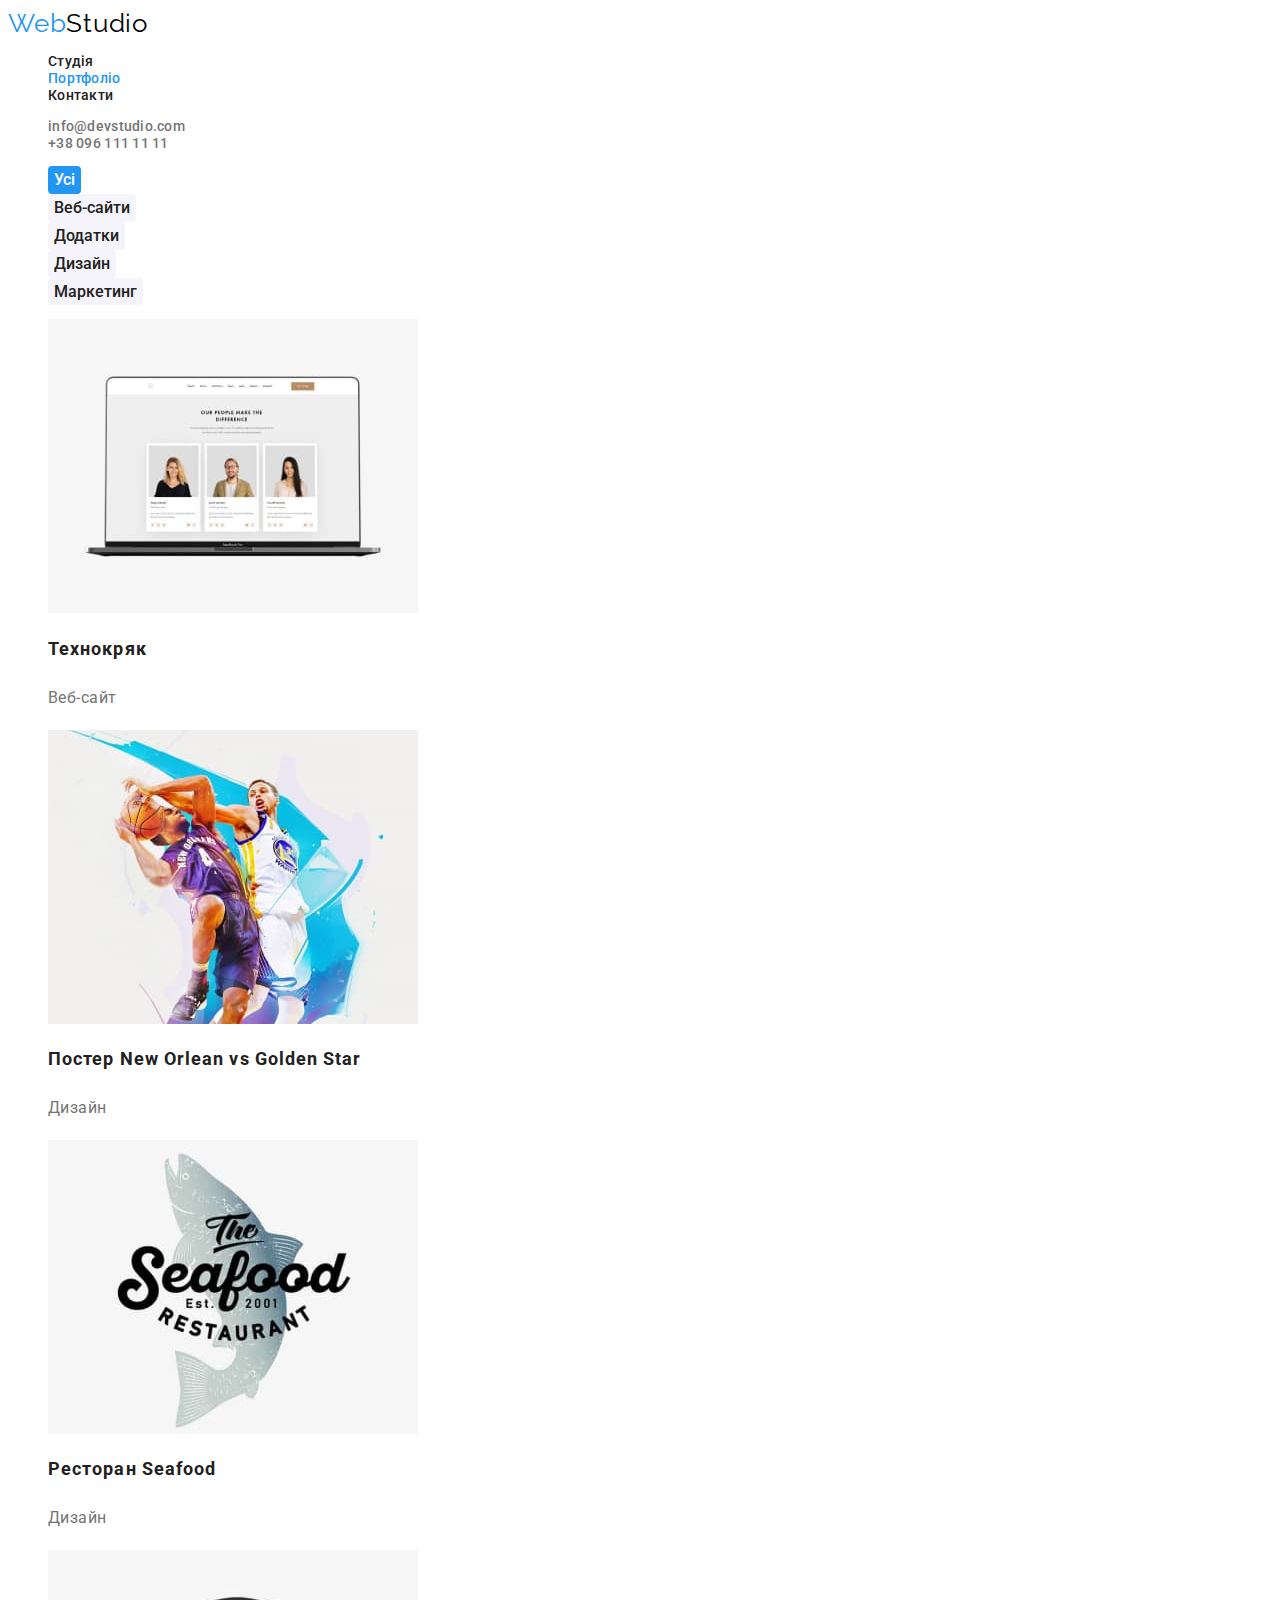
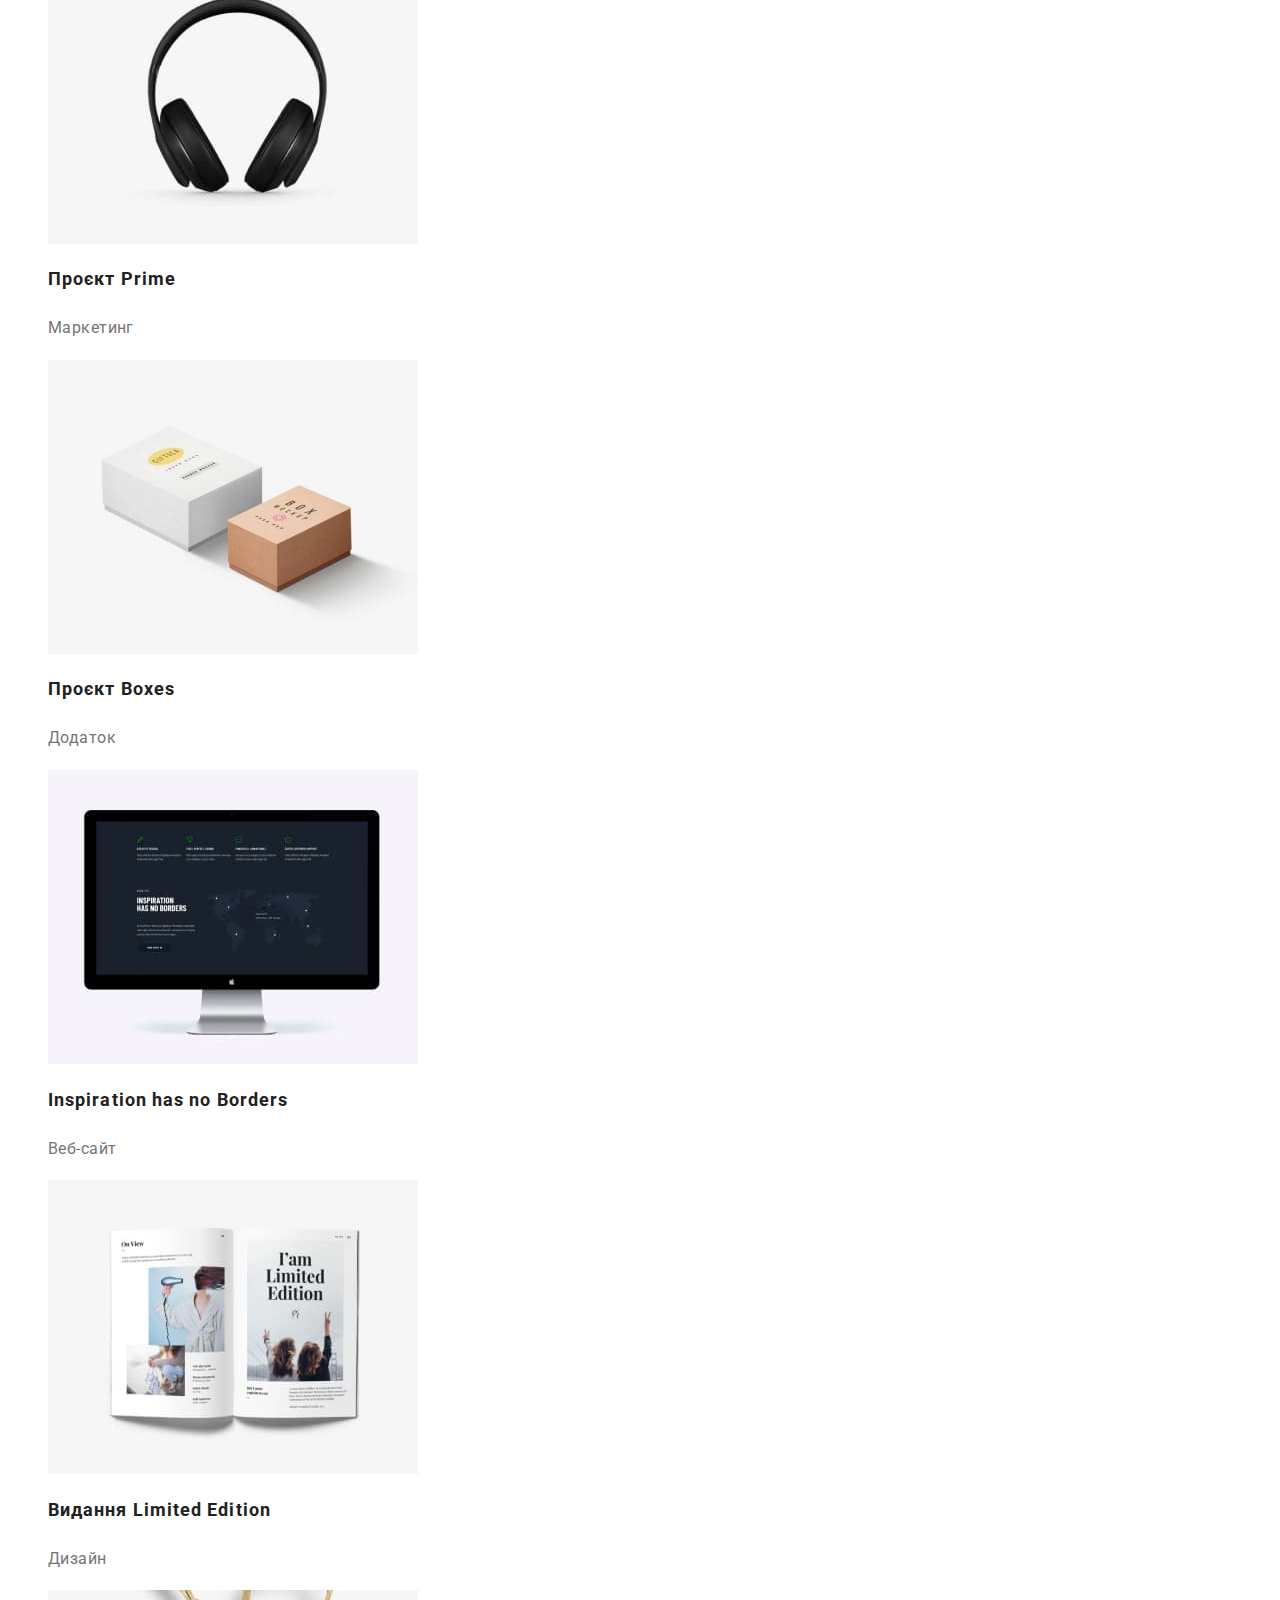
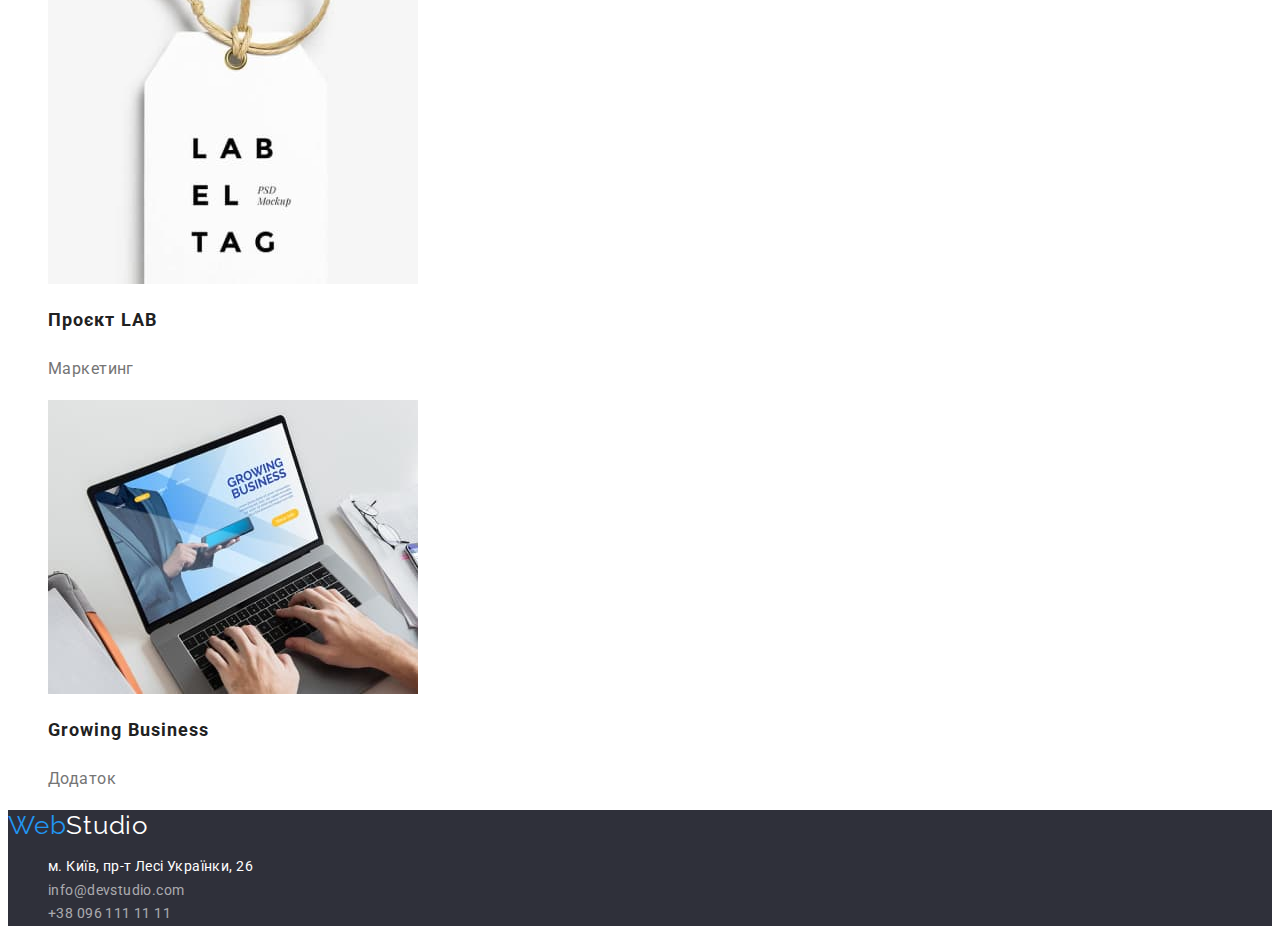
==== portfolio.html @ c25b3947 "копіював" ====
<!DOCTYPE html>
<html lang="uk-UA">
<head>
	<meta charset="utf-8">
	<meta name="viewport" content="width=device-width, initial-scale=1">
	<title>Портфоліо</title>
	<link rel="preconnect" href="https://fonts.googleapis.com">
	<link rel="preconnect" href="https://fonts.gstatic.com" crossorigin>
	<link href="https://fonts.googleapis.com/css2?family=Raleway:wght@700&family=Roboto:wght@400;500;700;900&display=swap" rel="stylesheet">
	<link rel="stylesheet" href="./css/main.css">
	<!-- <link rel="stylesheet" href="./css/common.css">
	<link rel="stylesheet" href="./css/portfolio.css"> -->
</head>

<body>
	<header>
		<nav>
			<a lang="en" href="./index.html"  class="logo"><span class="accent">Web</span>Studio</a>
			<ul>
				<li><a href="./index.html" class="link">Студія</a></li>
				<li><a href="./portfolio.html" class="link current">Портфоліо</a></li>
				<li><a href="./portfolio.html" class="link">Контакти</a></li>
			</ul>
		</nav>
		<ul>
			<li><a href="mailto:info@devstudio.com" class="link-connection">info@devstudio.com</a></li>
			<li><a href="tel:+380961111111" class="link-connection">+38 096 111 11 11</a></li>
		</ul>
	</header>

	<main>
		<section>
			<h1 class="project-title visually-hidden">Розробки</h1>
				<ul>
					<li><button type="button" class="button active">Усі</button></li>
					<li><button type="button" class="button">Веб-сайти</button></li>
					<li><button type="button" class="button">Додатки</button></li>
					<li><button type="button" class="button">Дизайн</button></li>
					<li><button type="button" class="button">Маркетинг</button></li>
				</ul>

				<ul>
					<li>
						<a href="">
							<img src="./img/img.jpg" alt="Ноутбук" width="370">
							<h2 class="project-title">Технокряк</h2>
							<p class="project-name">Веб-сайт</p>
						</a>
					</li>
					<li>
						<a href="">
							<img src="./img/img2.jpg" alt="Баскетбол" width="370">
							<h2 class="project-title">Постер New Orlean vs Golden Star</h2>
							<p class="project-name">Дизайн</p>
						</a>
					</li>
					<li>
						<a href="">
							<img src="./img/img3.jpg" alt="Емблема" width="370">
							<h2 class="project-title">Ресторан Seafood</h2>
							<p class="project-name">Дизайн</p>
						</a>
					</li>
					<li>
						<a href="">
							<img src="./img/img4.jpg" alt="Навушники" width="370">
							<h2 class="project-title">Проєкт Prime</h2>
							<p class="project-name">Маркетинг</p>
						</a>
					</li>
					<li>
						<a href="">
							<img src="./img/img5.jpg" alt="Коробочки" width="370">
							<h2 class="project-title">Проєкт Boxes</h2>
							<p class="project-name">Додаток</p>
						</a>
					</li>
					<li>
						<a href="">
							<img src="./img/img6.jpg" alt="Монітор" width="370">
							<h2 class="project-title">Inspiration has no Borders</h2>
							<p class="project-name">Веб-сайт</p>
						</a>
					</li>
					<li>
						<a href="">
							<img src="./img/img7.jpg" alt="Книжка" width="370">
							<h2 class="project-title">Видання Limited Edition</h2>
							<p class="project-name">Дизайн</p>
						</a>
					</li>
					<li>
						<a href="">
							<img src="./img/img8.jpg" alt="Лейбл" width="370">
							<h2 class="project-title">Проєкт LAB</h2>
							<p class="project-name">Маркетинг</p>
						</a>
					</li>
					<li>
						<a href="">
							<img src="./img/img9.jpg" alt="Лептоп" width="370">
							<h2 class="project-title">Growing Business</h2>
							<p class="project-name">Додаток</p>
						</a>
					</li>
				</ul>
		</section>

	</main>

	<footer class="footerr">
		<a lang="en" href="./index.html" class="logo"><span class="accent">Web</span>Studio</a>
		<address>
			<ul>
				<li class="adress">м. Київ, пр-т Лесі Українки, 26</li>
				<li ><a href="mailto:info@devstudio.com" class="contacts">info@devstudio.com</a></li>
				<li><a href="tel:+380961111111" class="contacts">+38 096 111 11 11</a></li>
			</ul>
		</address>	
	</footer>

</body>
</html>
---- css/main.css ----
:root {
    --primary-text-color: #757575;
    --title-text-color: #212121;
    --accent-color: #2196F3;
    --background-color-h1: #FFFFFF;
    --hero-color: #2F303A;
    --background-color: #F5F4FA;
    --logo-color: #000000;
    --transparent-color: rgba(255, 255, 255, 0.6);
}

body {
    color: var(--primary-text-color);
    background-color: var(--background-color-h1);
    font-family: Roboto, sans-serif;
    font-size: 14px;
    letter-spacing: 0.03em;
}

ul {
    list-style: none;
}

a {
    text-decoration: none;
}

    /*Header*/

.link.current {
   color: var(--accent-color);
}

.button.active {
    color: var(--background-color-h1);
    background-color: var(--accent-color);
}

.logo {
    color: var(--logo-color);
    font-family: Raleway, sans-serif;
    font-size: 26px;
    line-height: 1.2;
    letter-spacing: 0.03em;
    text-decoration: none;
}

.link {
    color: var(--title-text-color);
    font-weight: 500;
    line-height: 1.14;
    text-decoration: none;
    letter-spacing: 0.02em;
}

.link-connection {
    color: var(--primary-text-color);
    font-weight: 500;
    font-size: 14px;
    line-height: 1.14;
    letter-spacing: 0.02em;
}

.link:hover,
.link:focus,
.contacts:hover,
.contacts:focus,
.link-connection:hover,
.link-connection:focus {
    color: var(--accent-color);
}

.accent {
    color: var(--accent-color);
}

             /* Mein */

/* Hero */

.section-hero {
    background-color: var(--hero-color);
}

.hero-title {
    color: var(--background-color-h1);
    font-weight: 900;
    font-size: 44px;
    line-height: 1.36;
    text-align: center;
    letter-spacing: 0.06em;
    text-transform: uppercase;
}


/* Section */

.section-title.visually-hidden,
.project-title.visually-hidden {
    position: absolute;
    width: 1px;
    height: 1px;
    margin: -1px;
    border: 0;
    padding: 0;
    white-space: nowrap;
    clip-path: inset(100%);
    clip: rect(0 0 0 0);
    overflow: hidden;
}

.work-title {
    color: var(--title-text-color);
    font-size: 14px;
    line-height: 1.14;
    text-transform: uppercase;
}

.work-text {
    line-height: 1.7;
}

.section-title {
    color: var(--title-text-color);
    font-size: 36px;
    line-height: 1.16;
    text-align: center;
}

.section-team {
    background-color: var(--background-color);
}

.team-name {
    color: var(--title-text-color);
    font-weight: 500;
    font-size: 16px;
    line-height: 1.19;
    text-align: center;
}

.team-position {
    font-size: 16px;
    line-height: 1.19;
    text-align: center;
}

.project-title {
    color: var(--title-text-color);
    font-size: 18px;
    line-height: 2;
    letter-spacing: 0.06em;
}

.project-name {
    color: var(--primary-text-color);
    font-size: 16px;
    line-height: 1.88;
}

/* Button */

.button.primary {
    color: var(--background-color-h1);
    background-color: var(--accent-color);
    border-radius: 4px;
    font-weight: 700;
    font-size: 16px;
    line-height: 1.87;
    text-align: center;
    letter-spacing: 0.06em;
}

.button {
    color: var(--title-text-color);
    font-family: inherit;
    background-color: var(--background-color);
    border-radius: 4px;
    border: none;
    font-weight: 500;
    font-size: 16px;
    line-height: 1.62;
    cursor: pointer;
}

.button:hover,
.button:focus {
    color: var(--background-color-h1);
    background-color: var(--accent-color);
}


/* Footer */

.footerr {
    background-color: var(--hero-color);
}

.adress {
    color: var(--background-color-h1);
    font-style: normal;
    line-height: 1.7;
    text-decoration: none;
}

.contacts {
    line-height: 1.7;
    color: var(--transparent-color);
    font-style: normal;
}


.footerr .logo {
    color: var(--background-color-h1);
}
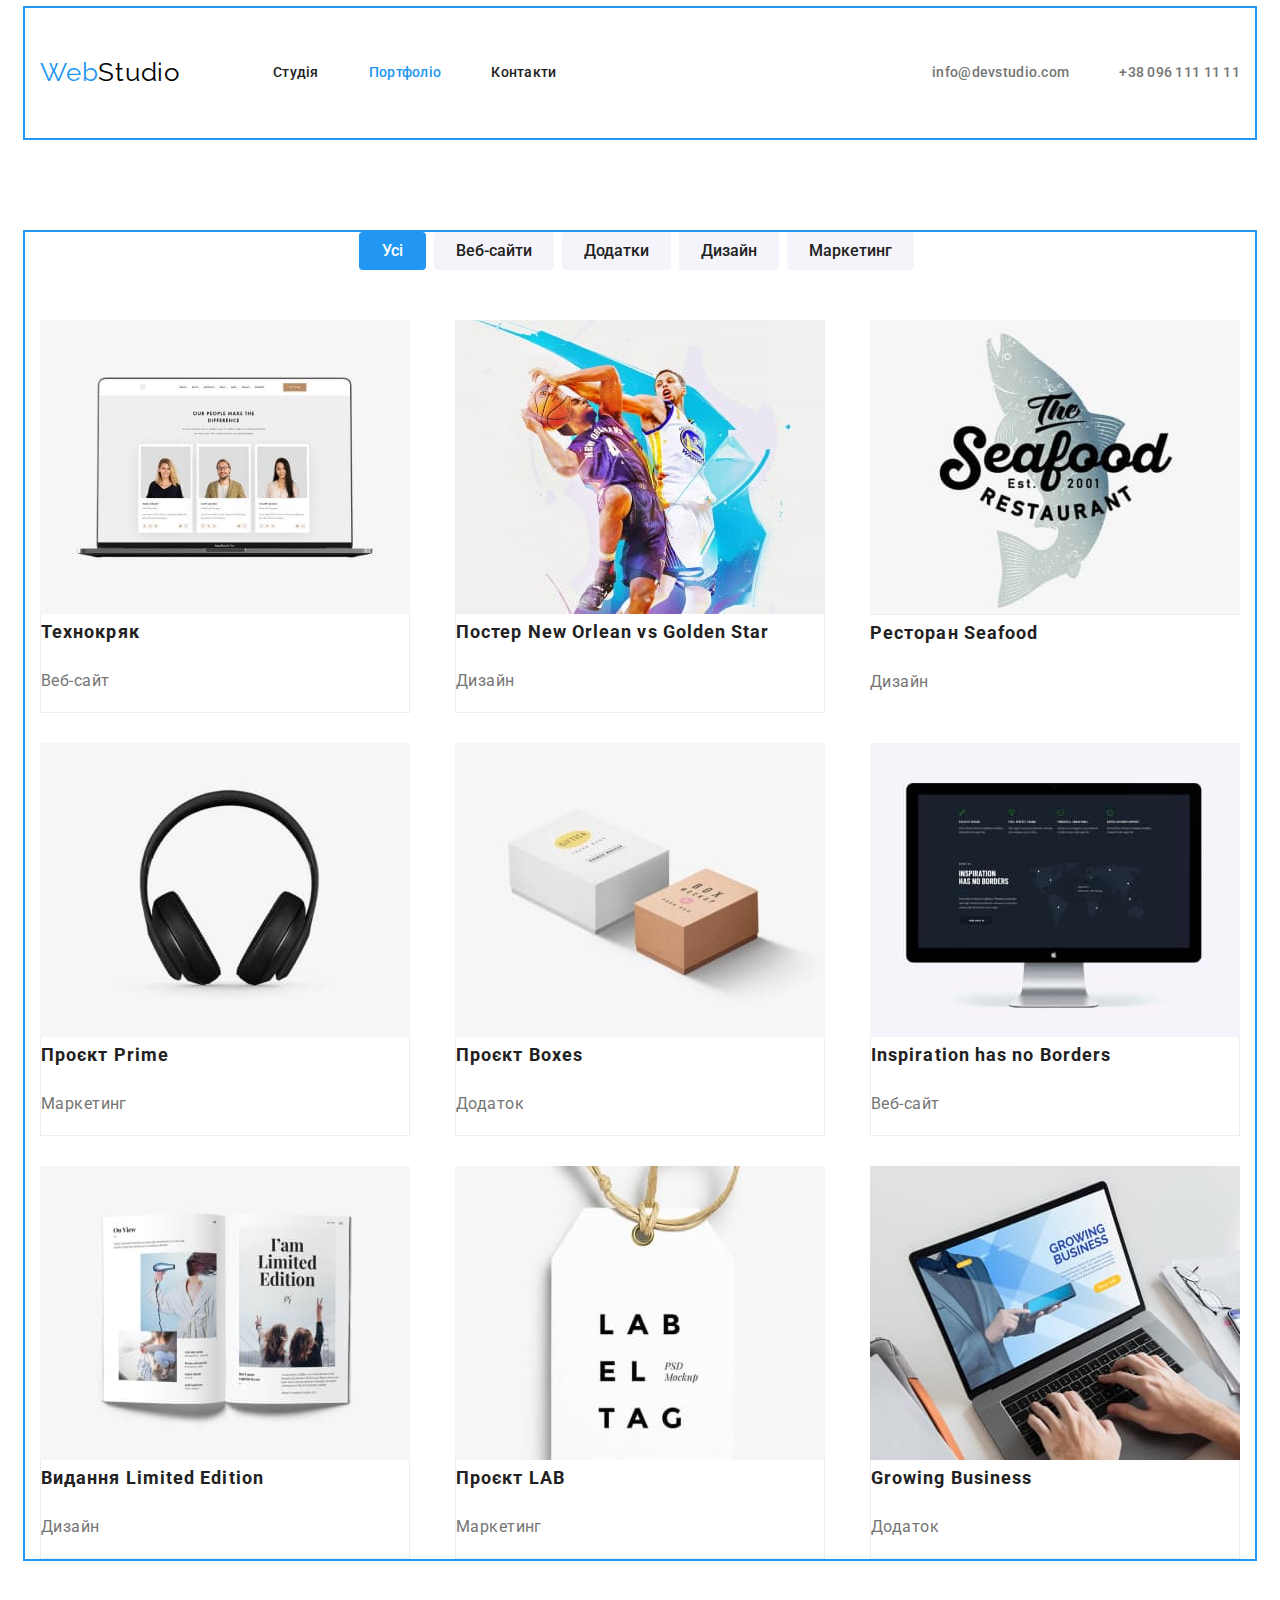
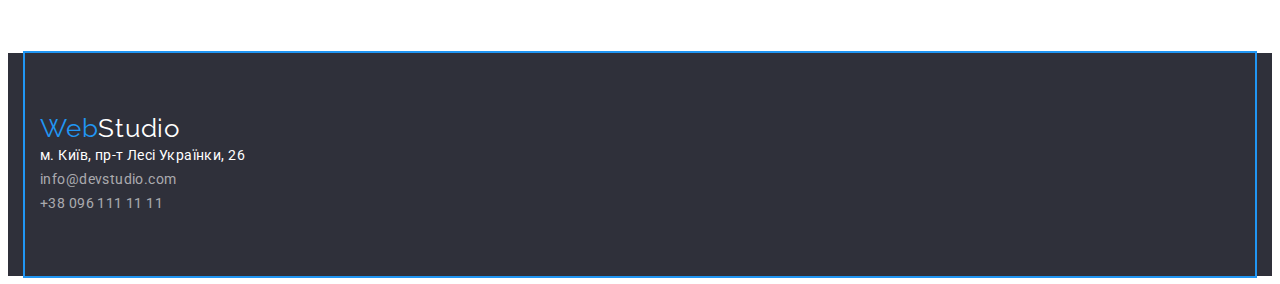
==== commit 67ae8df4: "зміни" ====
--- a/portfolio.html
+++ b/portfolio.html
@@ -7,116 +7,121 @@
 	<link rel="preconnect" href="https://fonts.googleapis.com">
 	<link rel="preconnect" href="https://fonts.gstatic.com" crossorigin>
 	<link href="https://fonts.googleapis.com/css2?family=Raleway:wght@700&family=Roboto:wght@400;500;700;900&display=swap" rel="stylesheet">
+	<link rel="stylesheet" href="https://cdnjs.cloudflare.com/ajax/libs/modern-normalize/1.1.0/modern-normalize.min.css" integrity="sha512-wpPYUAdjBVSE4KJnH1VR1HeZfpl1ub8YT/NKx4PuQ5NmX2tKuGu6U/JRp5y+Y8XG2tV+wKQpNHVUX03MfMFn9Q==" crossorigin="anonymous" referrerpolicy="no-referrer" />
 	<link rel="stylesheet" href="./css/main.css">
-	<!-- <link rel="stylesheet" href="./css/common.css">
-	<link rel="stylesheet" href="./css/portfolio.css"> -->
 </head>
 
 <body>
 	<header>
-		<nav>
-			<a lang="en" href="./index.html"  class="logo"><span class="accent">Web</span>Studio</a>
-			<ul>
-				<li><a href="./index.html" class="link">Студія</a></li>
-				<li><a href="./portfolio.html" class="link current">Портфоліо</a></li>
-				<li><a href="./portfolio.html" class="link">Контакти</a></li>
+		<div class="box container-header">
+			<nav class="site-nav">
+				<a lang="en" href="./index.html"  class="logo"><span class="accent">Web</span>Studio</a>
+				<ul class="ul-nav">
+					<li class="item"><a href="./index.html" class="link">Студія</a></li>
+					<li class="item"><a href="./portfolio.html" class="link current">Портфоліо</a></li>
+					<li class="item"><a href="./portfolio.html" class="link">Контакти</a></li>
+				</ul>
+			</nav>
+			<ul class="connection-nav">
+				<li class="item"><a href="mailto:info@devstudio.com" class="link-connection">info@devstudio.com</a></li>
+				<li class="item"><a href="tel:+380961111111" class="link-connection">+38 096 111 11 11</a></li>
 			</ul>
-		</nav>
-		<ul>
-			<li><a href="mailto:info@devstudio.com" class="link-connection">info@devstudio.com</a></li>
-			<li><a href="tel:+380961111111" class="link-connection">+38 096 111 11 11</a></li>
-		</ul>
+		</div>
 	</header>
 
 	<main>
 		<section>
-			<h1 class="project-title visually-hidden">Розробки</h1>
-				<ul>
-					<li><button type="button" class="button active">Усі</button></li>
-					<li><button type="button" class="button">Веб-сайти</button></li>
-					<li><button type="button" class="button">Додатки</button></li>
-					<li><button type="button" class="button">Дизайн</button></li>
-					<li><button type="button" class="button">Маркетинг</button></li>
-				</ul>
+			<div class="box container-project">
+				<h1 class="project-title visually-hidden">Розробки</h1>
+					<ul class="botton-flex">
+						<li class="flex-inp"><button type="button" class="button active">Усі</button></li>
+						<li class="flex-inp"><button type="button" class="button">Веб-сайти</button></li>
+						<li class="flex-inp"><button type="button" class="button">Додатки</button></li>
+						<li class="flex-inp"><button type="button" class="button">Дизайн</button></li>
+						<li class="flex-inp"><button type="button" class="button">Маркетинг</button></li>
+					</ul>
 
-				<ul>
-					<li>
-						<a href="">
-							<img src="./img/img.jpg" alt="Ноутбук" width="370">
-							<h2 class="project-title">Технокряк</h2>
-							<p class="project-name">Веб-сайт</p>
-						</a>
-					</li>
-					<li>
-						<a href="">
-							<img src="./img/img2.jpg" alt="Баскетбол" width="370">
-							<h2 class="project-title">Постер New Orlean vs Golden Star</h2>
-							<p class="project-name">Дизайн</p>
-						</a>
-					</li>
-					<li>
-						<a href="">
-							<img src="./img/img3.jpg" alt="Емблема" width="370">
-							<h2 class="project-title">Ресторан Seafood</h2>
-							<p class="project-name">Дизайн</p>
-						</a>
-					</li>
-					<li>
-						<a href="">
-							<img src="./img/img4.jpg" alt="Навушники" width="370">
-							<h2 class="project-title">Проєкт Prime</h2>
-							<p class="project-name">Маркетинг</p>
-						</a>
-					</li>
-					<li>
-						<a href="">
-							<img src="./img/img5.jpg" alt="Коробочки" width="370">
-							<h2 class="project-title">Проєкт Boxes</h2>
-							<p class="project-name">Додаток</p>
-						</a>
-					</li>
-					<li>
-						<a href="">
-							<img src="./img/img6.jpg" alt="Монітор" width="370">
-							<h2 class="project-title">Inspiration has no Borders</h2>
-							<p class="project-name">Веб-сайт</p>
-						</a>
-					</li>
-					<li>
-						<a href="">
-							<img src="./img/img7.jpg" alt="Книжка" width="370">
-							<h2 class="project-title">Видання Limited Edition</h2>
-							<p class="project-name">Дизайн</p>
-						</a>
-					</li>
-					<li>
-						<a href="">
-							<img src="./img/img8.jpg" alt="Лейбл" width="370">
-							<h2 class="project-title">Проєкт LAB</h2>
-							<p class="project-name">Маркетинг</p>
-						</a>
-					</li>
-					<li>
-						<a href="">
-							<img src="./img/img9.jpg" alt="Лептоп" width="370">
-							<h2 class="project-title">Growing Business</h2>
-							<p class="project-name">Додаток</p>
-						</a>
-					</li>
-				</ul>
+					<ul class="ul-flex">
+						<li class="flex-element">
+							<a href="">
+								<img src="./img/img.jpg" class="no-gap" alt="Ноутбук" width="370">
+								<div class="frame"><h2 class="project-title">Технокряк</h2>
+								<p class="project-name">Веб-сайт</p></div>
+							</a>
+						</li>
+						<li class="flex-element">
+							<a href="">
+								<img src="./img/img2.jpg" class="no-gap" alt="Баскетбол" width="370">
+								<div class="frame"><h2 class="project-title">Постер New Orlean vs Golden Star</h2>
+								<p class="project-name">Дизайн</p></div>
+							</a>
+						</li>
+						<li class="flex-element">
+							<a href="">
+								<img src="./img/img3.jpg" class="no-gap" alt="Емблема" width="370">
+								<div class="frame"></div><h2 class="project-title">Ресторан Seafood</h2>
+								<p class="project-name">Дизайн</p>
+							</a>
+						</li>
+						<li class="flex-element">
+							<a href="">
+								<img src="./img/img4.jpg" class="no-gap" alt="Навушники" width="370">
+								<div class="frame"><h2 class="project-title">Проєкт Prime</h2>
+								<p class="project-name">Маркетинг</p></div>
+							</a>
+						</li>
+						<li class="flex-element">
+							<a href="">
+								<img src="./img/img5.jpg" class="no-gap" alt="Коробочки" width="370">
+								<div class="frame"><h2 class="project-title">Проєкт Boxes</h2>
+								<p class="project-name">Додаток</p></div>
+							</a>
+						</li>
+						<li class="flex-element">
+							<a href="">
+								<img src="./img/img6.jpg" class="no-gap" alt="Монітор" width="370">
+								<div class="frame"><h2 class="project-title">Inspiration has no Borders</h2>
+								<p class="project-name">Веб-сайт</p></div>
+							</a>
+						</li>
+						<li class="flex-element">
+							<a href="">
+								<img src="./img/img7.jpg" class="no-gap" alt="Книжка" width="370">
+								<div class="frame"><h2 class="project-title">Видання Limited Edition</h2>
+								<p class="project-name">Дизайн</p></div>
+							</a>
+						</li>
+						<li class="flex-element">
+							<a href="">
+								<img src="./img/img8.jpg" class="no-gap" alt="Лейбл" width="370">
+								<div class="frame"><h2 class="project-title">Проєкт LAB</h2>
+								<p class="project-name">Маркетинг</p></div>
+							</a>
+						</li>
+						<li class="flex-element">
+							<a href="">
+								<img src="./img/img9.jpg" class="no-gap" alt="Лептоп" width="370">
+								<div class="frame"><h2 class="project-title">Growing Business</h2>
+								<p class="project-name">Додаток</p></div>
+							</a>
+						</li>
+					</ul>
+				</div>
 		</section>
 
 	</main>
 
 	<footer class="footerr">
-		<a lang="en" href="./index.html" class="logo"><span class="accent">Web</span>Studio</a>
-		<address>
-			<ul>
-				<li class="adress">м. Київ, пр-т Лесі Українки, 26</li>
-				<li ><a href="mailto:info@devstudio.com" class="contacts">info@devstudio.com</a></li>
-				<li><a href="tel:+380961111111" class="contacts">+38 096 111 11 11</a></li>
-			</ul>
-		</address>	
+		<div class="box container-footer">
+			<a lang="en" href="./index.html" class="logo"><span class="accent">Web</span>Studio</a>
+			<address>
+				<ul>
+					<li class="adress">м. Київ, пр-т Лесі Українки, 26</li>
+					<li ><a href="mailto:info@devstudio.com" class="contacts">info@devstudio.com</a></li>
+					<li><a href="tel:+380961111111" class="contacts">+38 096 111 11 11</a></li>
+				</ul>
+			</address>	
+		</div>	
 	</footer>
 
 </body>
--- a/css/main.css
+++ b/css/main.css
@@ -7,7 +7,9 @@
     --background-color: #F5F4FA;
     --logo-color: #000000;
     --transparent-color: rgba(255, 255, 255, 0.6);
-}
+    --border-color: #EEEEEE;
+}
+
 
 body {
     color: var(--primary-text-color);
@@ -19,81 +21,57 @@
 
 ul {
     list-style: none;
+    margin: 0;
+    padding-left: 0;
+    padding-right: 0;
 }
 
 a {
     text-decoration: none;
 }
 
-    /*Header*/
-
-.link.current {
-   color: var(--accent-color);
-}
-
-.button.active {
-    color: var(--background-color-h1);
-    background-color: var(--accent-color);
-}
-
-.logo {
-    color: var(--logo-color);
-    font-family: Raleway, sans-serif;
-    font-size: 26px;
-    line-height: 1.2;
-    letter-spacing: 0.03em;
-    text-decoration: none;
-}
-
-.link {
-    color: var(--title-text-color);
-    font-weight: 500;
-    line-height: 1.14;
-    text-decoration: none;
-    letter-spacing: 0.02em;
-}
-
-.link-connection {
-    color: var(--primary-text-color);
-    font-weight: 500;
-    font-size: 14px;
-    line-height: 1.14;
-    letter-spacing: 0.02em;
-}
-
-.link:hover,
-.link:focus,
-.contacts:hover,
-.contacts:focus,
-.link-connection:hover,
-.link-connection:focus {
-    color: var(--accent-color);
-}
-
-.accent {
-    color: var(--accent-color);
-}
-
-             /* Mein */
-
-/* Hero */
+   
+/* Conteiner */
+
+.box {
+    margin: 0 auto;
+    width: 1200px;
+    outline: 2px solid #2196F3;
+}
+
+.container-header {
+    padding: 25px 15px;
+    height: 80px;
+}
+
+.container-footer {
+    padding: 60px 15px;
+}
+
+.container-team {
+    padding: 0 15px;
+}
+
+.container-work,
+.container-about,
+.container-project {
+    margin: 94px auto;
+    padding: 0 15px;
+}
+
+/* Sections */
 
 .section-hero {
     background-color: var(--hero-color);
-}
-
-.hero-title {
-    color: var(--background-color-h1);
-    font-weight: 900;
-    font-size: 44px;
-    line-height: 1.36;
-    text-align: center;
-    letter-spacing: 0.06em;
-    text-transform: uppercase;
-}
-
-
-/* Section */
+    text-align: center;
+}
+
+.section-team {
+    background-color: var(--background-color);
+    padding-top: 94px;
+    padding-bottom: 94px;
+
+}
 
 .section-title.visually-hidden,
 .project-title.visually-hidden {
@@ -109,33 +87,189 @@
     overflow: hidden;
 }
 
+.section-title {
+    color: var(--title-text-color);
+    font-size: 36px;
+    line-height: 1.16;
+    text-align: center;
+    margin-top: 0;
+    margin-bottom: 50px;
+}
+
+ /*Header*/
+
+ .connection-nav {
+    display: flex;
+ }
+
+ .site-nav {
+     display: flex;
+     align-items: center;
+ }
+
+ .connection-nav {
+     margin-left: auto;
+ }
+
+ .box.container-header {
+    display: flex;
+    align-items: center;
+ }
+
+ .ul-nav {
+    display: flex;
+ }
+
+ .botton-flex {
+    display: flex;
+    justify-content: center;
+ }
+
+ .flex-inp {
+    margin-right: 8px;
+    margin-bottom: 50px;
+ }
+
+.work-flex {
+    display: flex;
+}
+
+.flex-text {
+    width: 270px;
+    margin-right: 30px;
+}
+
+.flex-text:nth-child(4n) {
+    margin-right: 0;
+}
+
+.about-flex {
+    display: flex;
+    justify-content: space-between;
+}
+
+.flex-img {
+    width: 370px;
+    height: 294px;
+}
+
+.team-flex {
+    display: flex;
+}
+
+.flex-name:nth-child(4n) {
+    margin-right: 0;
+}
+
+.flex-name {
+    width: 270px;
+    margin-right: 30px;
+}
+
+ .ul-flex {
+    display: flex;
+    flex-wrap: wrap;
+    justify-content: space-between;
+ }
+
+ .flex-element {
+    width: 370px;
+    margin-bottom: 30px;
+ }
+
+ .flex-element:nth-last-child(-n+3) {
+    margin-bottom: 0;
+ }
+
+ .ul-nav .item + .item,
+ .connection-nav .item+.item {
+    margin-left: 50px;
+ }
+ 
+
+.logo {
+    color: var(--logo-color);
+    font-family: Raleway, sans-serif;
+    font-size: 26px;
+    line-height: 1.2;
+    letter-spacing: 0.03em;
+    text-decoration: none;
+    margin-right: 93px;
+}
+
+.link {
+    color: var(--title-text-color);
+    display: block;
+    padding-top: 32px;
+    padding-bottom: 32px;
+    font-weight: 500;
+    line-height: 1.14;
+    text-decoration: none;
+    letter-spacing: 0.02em;
+}
+
+.link-connection {
+    color: var(--primary-text-color);
+    display: block;
+    padding-top: 32px;
+    padding-bottom: 32px;
+    font-weight: 500;
+    font-size: 14px;
+    line-height: 1.14;
+    letter-spacing: 0.02em;
+}
+
+.link:hover,
+.link:focus,
+.contacts:hover,
+.contacts:focus,
+.link-connection:hover,
+.link-connection:focus {
+    color: var(--accent-color);
+}
+
+.accent {
+    color: var(--accent-color);
+}
+
+.link.current {
+    color: var(--accent-color);
+}
+
+.hero-title {
+    color: var(--background-color-h1);
+    font-weight: 900;
+    font-size: 44px;
+    line-height: 1.36;
+    letter-spacing: 0.06em;
+    text-transform: uppercase;
+    margin-top: 0;
+    margin-bottom: 30px;
+}
+
 .work-title {
     color: var(--title-text-color);
     font-size: 14px;
     line-height: 1.14;
     text-transform: uppercase;
+    margin-top: 0;
+    margin-bottom: 10px;
 }
 
 .work-text {
     line-height: 1.7;
-}
-
-.section-title {
-    color: var(--title-text-color);
-    font-size: 36px;
-    line-height: 1.16;
-    text-align: center;
-}
-
-.section-team {
-    background-color: var(--background-color);
-}
+    margin-top: 10px;
+    margin-bottom: 0;
+}
+
+
 
 .team-name {
     color: var(--title-text-color);
     font-weight: 500;
     font-size: 16px;
     line-height: 1.19;
+    margin-top: 30px;
     text-align: center;
 }
 
@@ -143,6 +277,7 @@
     font-size: 16px;
     line-height: 1.19;
     text-align: center;
+    margin-bottom: 30px;
 }
 
 .project-title {
@@ -150,19 +285,40 @@
     font-size: 18px;
     line-height: 2;
     letter-spacing: 0.06em;
+    margin-top: 0;
 }
 
 .project-name {
     color: var(--primary-text-color);
     font-size: 16px;
-    line-height: 1.88;
-}
+    line-height: 1.88;  
+}
+
+.no-gap {
+  display: block;
+}
+
+.frame {
+    border-bottom-width: 1px;
+    border-bottom-style: solid;
+    border-bottom-color: var(--border-color);
+    border-right-width: 1px;
+    border-right-style: solid;
+    border-right-color: var(--border-color);
+    border-left-width: 1px;
+    border-left-style: solid;
+    border-left-color: var(--border-color);
+}
+
 
 /* Button */
 
 .button.primary {
     color: var(--background-color-h1);
     background-color: var(--accent-color);
+    min-width: 216px;
+    height: 50px;
+    padding: 10px 32px;
     border-radius: 4px;
     font-weight: 700;
     font-size: 16px;
@@ -173,6 +329,9 @@
 
 .button {
     color: var(--title-text-color);
+    height: 38px;
+    min-width: 67px;
+    padding: 6px 22px;
     font-family: inherit;
     background-color: var(--background-color);
     border-radius: 4px;
@@ -180,6 +339,7 @@
     font-weight: 500;
     font-size: 16px;
     line-height: 1.62;
+    text-align: center;
     cursor: pointer;
 }
 
@@ -189,6 +349,10 @@
     background-color: var(--accent-color);
 }
 
+.button.active {
+    color: var(--background-color-h1);
+    background-color: var(--accent-color);
+}
 
 /* Footer */
 
@@ -209,7 +373,6 @@
     font-style: normal;
 }
 
-
 .footerr .logo {
     color: var(--background-color-h1);
 }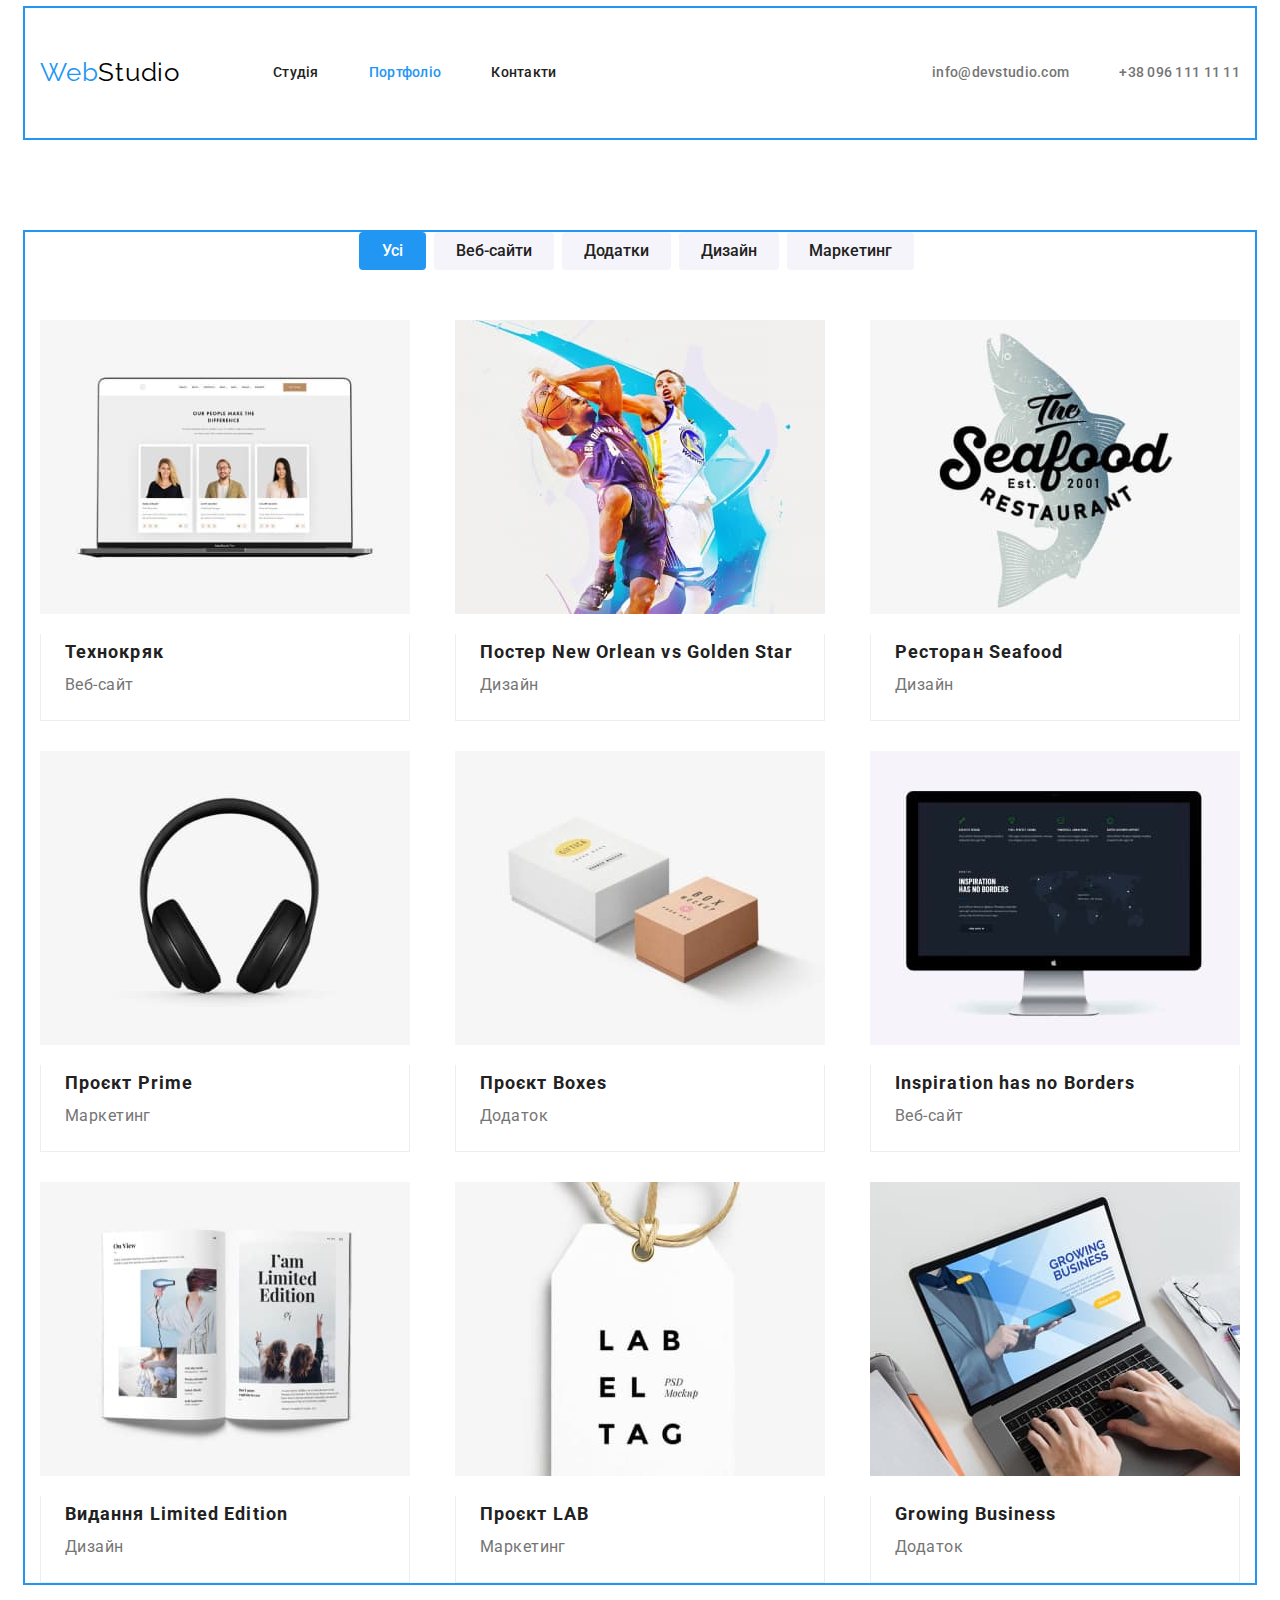
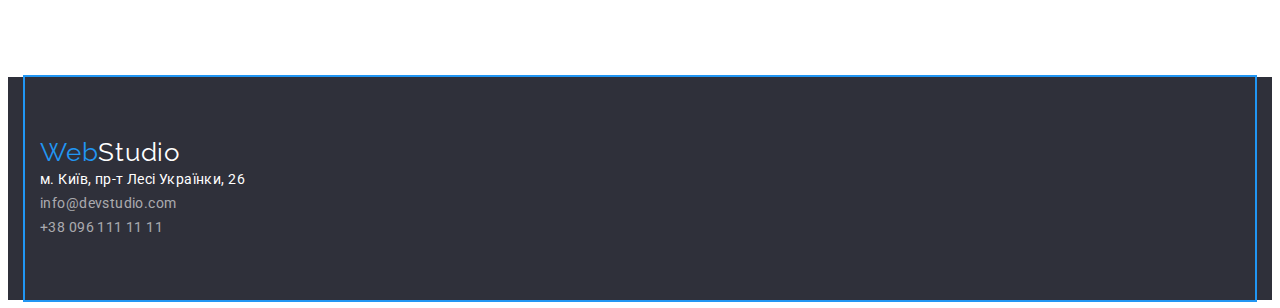
==== commit 8ca67a23: "все тіж бордери" ====
--- a/portfolio.html
+++ b/portfolio.html
@@ -59,7 +59,7 @@
 						<li class="flex-element">
 							<a href="">
 								<img src="./img/img3.jpg" class="no-gap" alt="Емблема" width="370">
-								<div class="frame"></div><h2 class="project-title">Ресторан Seafood</h2>
+								<div class="frame"><h2 class="project-title">Ресторан Seafood</h2>
 								<p class="project-name">Дизайн</p>
 							</a>
 						</li>
--- a/css/main.css
+++ b/css/main.css
@@ -64,13 +64,16 @@
 .section-hero {
     background-color: var(--hero-color);
     text-align: center;
+    width: 1600px;
+    height: 600px;
+    margin-left: auto;
+    margin-right: auto;
 }
 
 .section-team {
     background-color: var(--background-color);
     padding-top: 94px;
     padding-bottom: 94px;
-
 }
 
 .section-title.visually-hidden,
@@ -245,6 +248,7 @@
     text-transform: uppercase;
     margin-top: 0;
     margin-bottom: 30px;
+    padding-top: 200px;
 }
 
 .work-title {
@@ -285,13 +289,14 @@
     font-size: 18px;
     line-height: 2;
     letter-spacing: 0.06em;
-    margin-top: 0;
+    margin: 20px 24px 0;
 }
 
 .project-name {
     color: var(--primary-text-color);
     font-size: 16px;
     line-height: 1.88;  
+    margin: 0px 24px 20px;
 }
 
 .no-gap {
@@ -318,7 +323,7 @@
     background-color: var(--accent-color);
     min-width: 216px;
     height: 50px;
-    padding: 10px 32px;
+    margin: 10px 32px;
     border-radius: 4px;
     font-weight: 700;
     font-size: 16px;
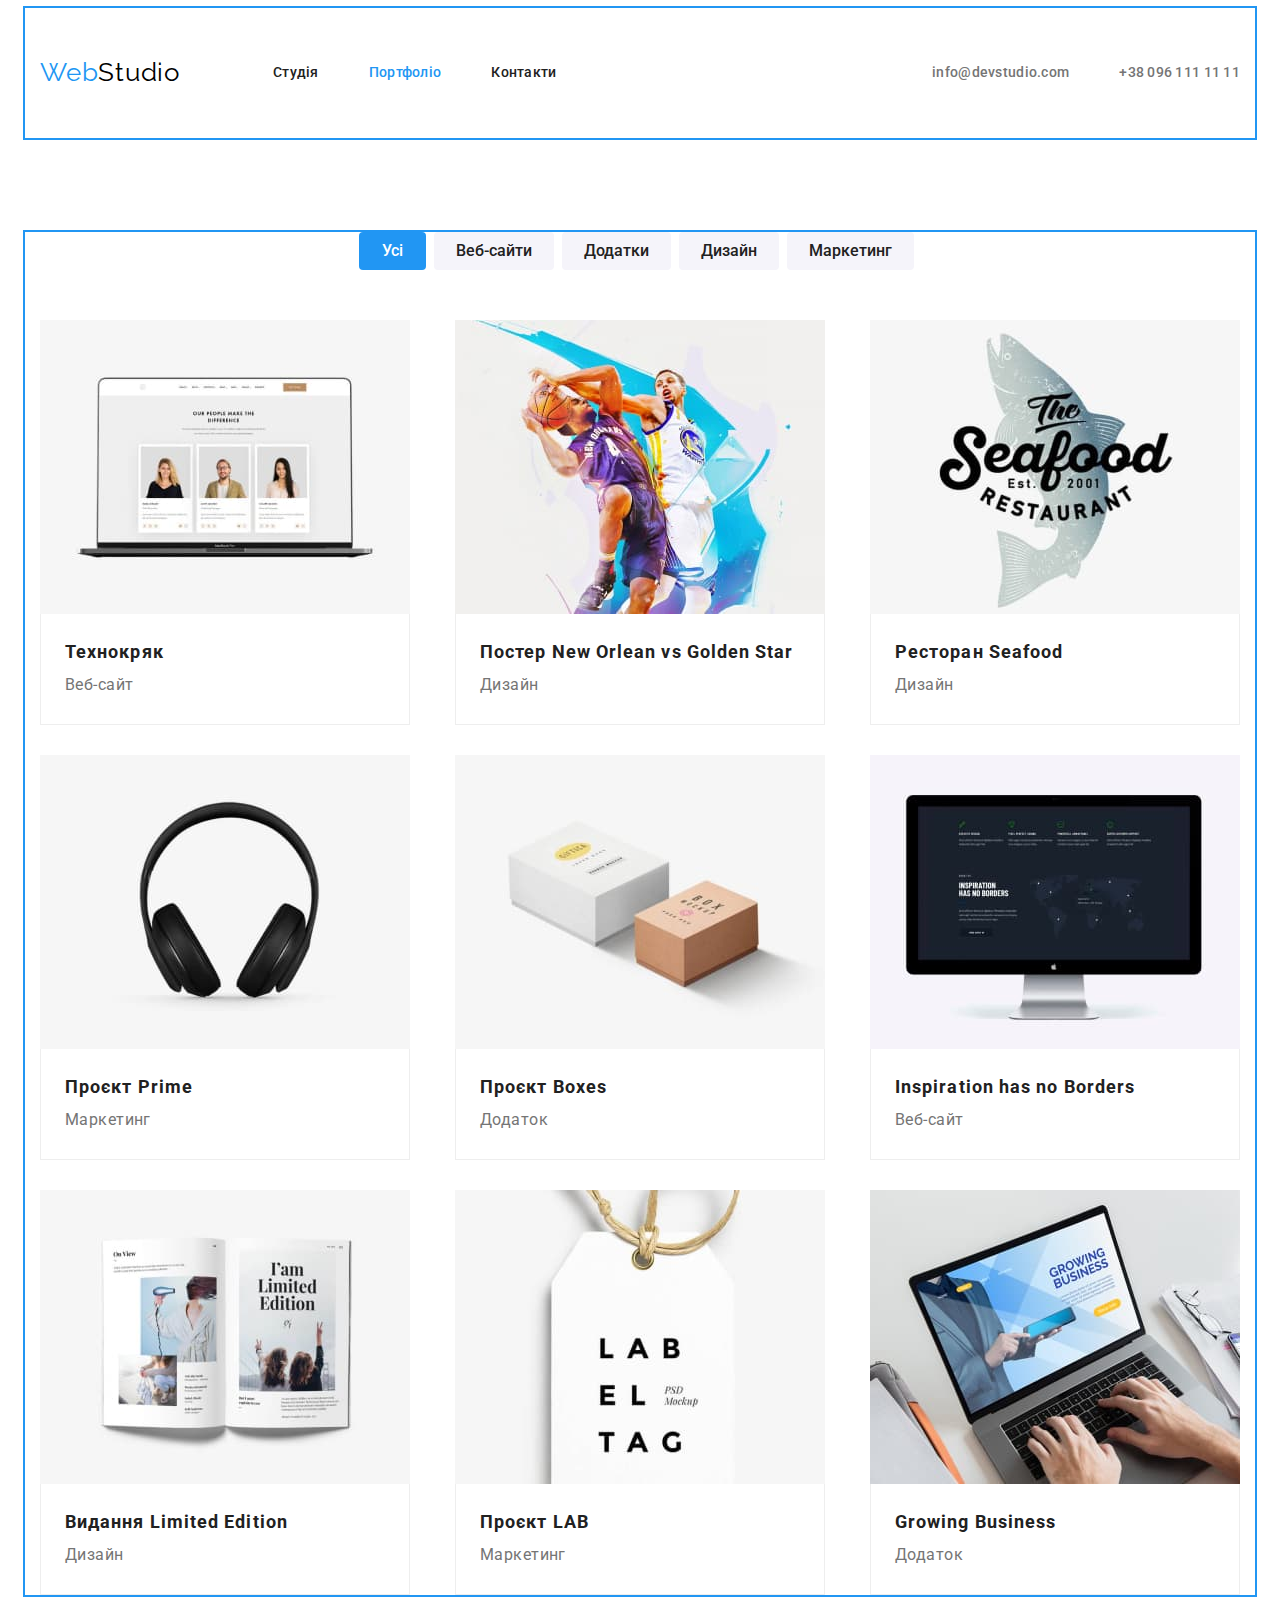
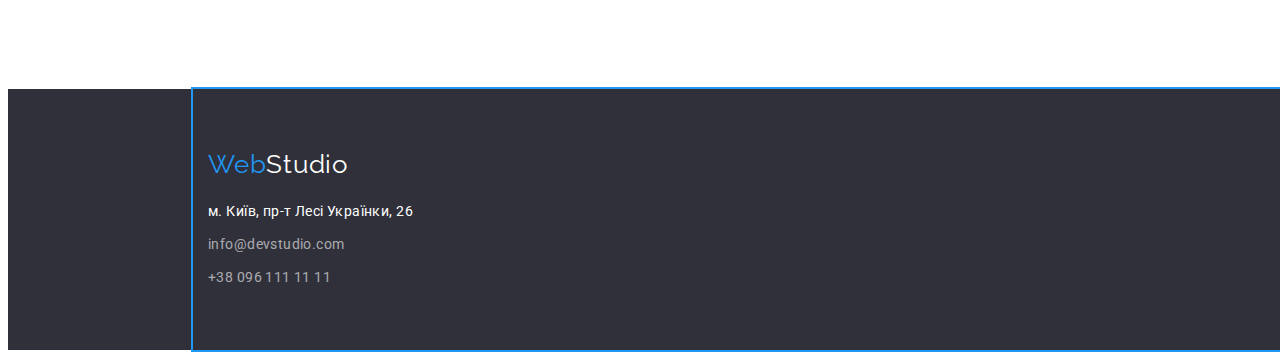
==== commit 99fd3bd4: "футер плаває" ====
--- a/portfolio.html
+++ b/portfolio.html
@@ -117,7 +117,7 @@
 			<address>
 				<ul>
 					<li class="adress">м. Київ, пр-т Лесі Українки, 26</li>
-					<li ><a href="mailto:info@devstudio.com" class="contacts">info@devstudio.com</a></li>
+					<li><a href="mailto:info@devstudio.com" class="contacts">info@devstudio.com</a></li>
 					<li><a href="tel:+380961111111" class="contacts">+38 096 111 11 11</a></li>
 				</ul>
 			</address>	
--- a/css/main.css
+++ b/css/main.css
@@ -36,7 +36,7 @@
 .box {
     margin: 0 auto;
     width: 1200px;
-    outline: 2px solid #2196F3;
+    outline: 2px solid var(--accent-color);
 }
 
 .container-header {
@@ -45,7 +45,11 @@
 }
 
 .container-footer {
-    padding: 60px 15px;
+    padding: 60px 15px; 
+    margin-left: auto;
+    margin-right: auto;
+    width: 1200px;
+    outline: 2px solid var(--accent-color);
 }
 
 .container-team {
@@ -103,15 +107,12 @@
 
  .connection-nav {
     display: flex;
+    margin-left: auto;
  }
 
  .site-nav {
      display: flex;
      align-items: center;
- }
-
- .connection-nav {
-     margin-left: auto;
  }
 
  .box.container-header {
@@ -274,6 +275,7 @@
     font-size: 16px;
     line-height: 1.19;
     margin-top: 30px;
+    margin-bottom: 10px;
     text-align: center;
 }
 
@@ -282,6 +284,7 @@
     line-height: 1.19;
     text-align: center;
     margin-bottom: 30px;
+    margin-top: 10px;
 }
 
 .project-title {
@@ -289,7 +292,8 @@
     font-size: 18px;
     line-height: 2;
     letter-spacing: 0.06em;
-    margin: 20px 24px 0;
+    margin: 0px 24px;
+    padding-top: 20px;
 }
 
 .project-name {
@@ -304,6 +308,7 @@
 }
 
 .frame {
+    min-height: 110px;
     border-bottom-width: 1px;
     border-bottom-style: solid;
     border-bottom-color: var(--border-color);
@@ -363,6 +368,10 @@
 
 .footerr {
     background-color: var(--hero-color);
+    width: 1600px;
+    
+    margin-left: auto;
+    margin-right: auto;
 }
 
 .adress {
@@ -370,12 +379,16 @@
     font-style: normal;
     line-height: 1.7;
     text-decoration: none;
-}
+    margin-top: 20px;
+}
+
 
 .contacts {
     line-height: 1.7;
     color: var(--transparent-color);
     font-style: normal;
+    margin-top: 9px;
+    display: block;
 }
 
 .footerr .logo {
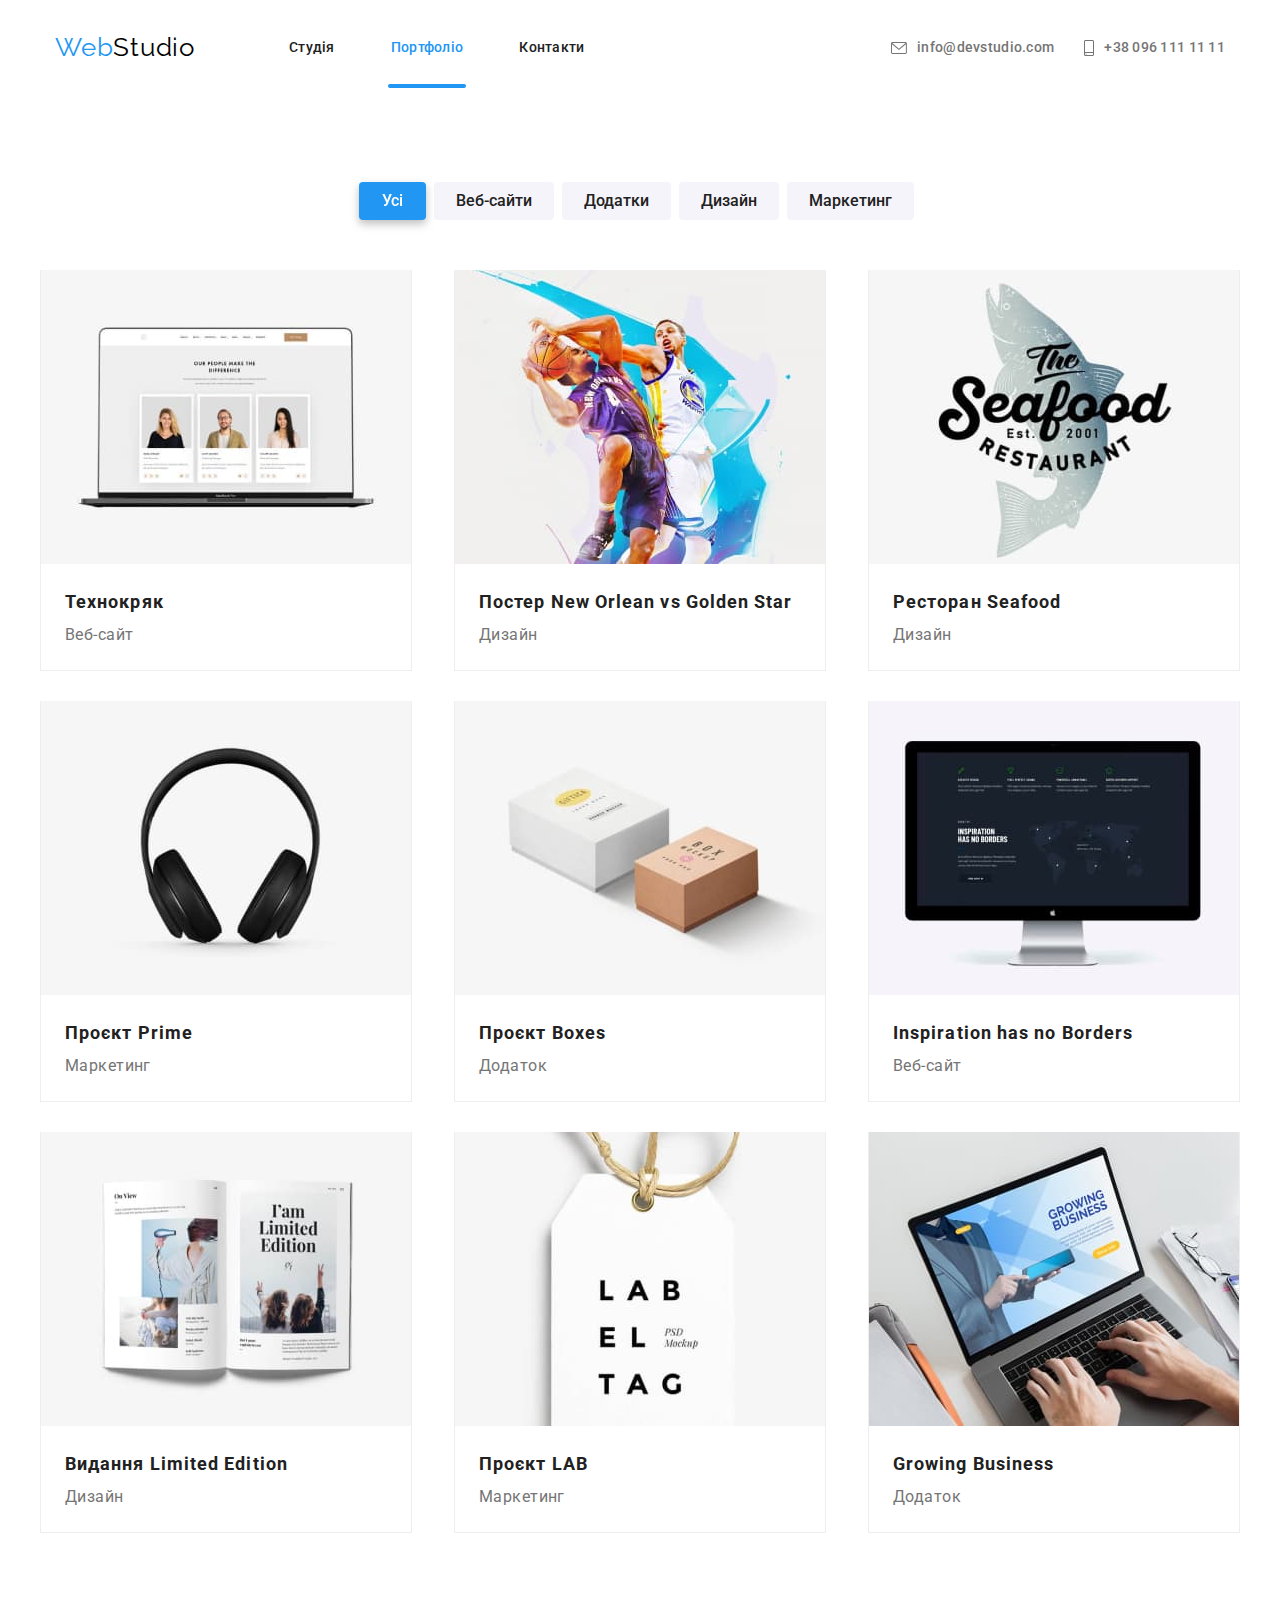
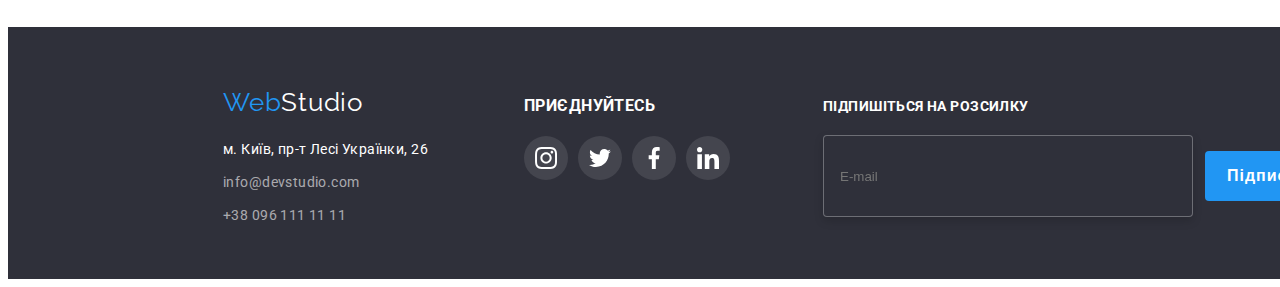
==== commit 6b2e4b6f: "замінив дз3 на змінений з дз6" ====
--- a/portfolio.html
+++ b/portfolio.html
@@ -12,26 +12,38 @@
 </head>
 
 <body>
-	<header>
-		<div class="box container-header">
+	<header class="headerr">
+		<div class="box-navigation">
 			<nav class="site-nav">
 				<a lang="en" href="./index.html"  class="logo"><span class="accent">Web</span>Studio</a>
 				<ul class="ul-nav">
-					<li class="item"><a href="./index.html" class="link">Студія</a></li>
-					<li class="item"><a href="./portfolio.html" class="link current">Портфоліо</a></li>
-					<li class="item"><a href="./portfolio.html" class="link">Контакти</a></li>
+					<li class="item"><a href="./index.html" class="link current">Студія</a></li>
+					<li class="item"><a href="./portfolio.html" class="link current choice">Портфоліо</a></li>
+					<li class="item"><a href="./portfolio.html" class="link current">Контакти</a></li>
 				</ul>
 			</nav>
 			<ul class="connection-nav">
-				<li class="item"><a href="mailto:info@devstudio.com" class="link-connection">info@devstudio.com</a></li>
-				<li class="item"><a href="tel:+380961111111" class="link-connection">+38 096 111 11 11</a></li>
+				<li class="item">
+					<a href="mailto:info@devstudio.com" class="link-connection">
+						<svg class="svg-mail">
+							<use href="./img/symbol-defs.svg#icon-mail"></use>
+						</svg>
+					info@devstudio.com</a>
+				</li>
+				<li class="item">
+					<a href="tel:+380961111111" class="link-connection">
+						<svg class="svg-tel">
+							<use href="./img/symbol-defs.svg#icon-smartphone"></use>
+						</svg>
+					+38 096 111 11 11</a>
+				</li>
 			</ul>
 		</div>
 	</header>
 
 	<main>
-		<section>
-			<div class="box container-project">
+		<section class="section-project">
+			<div class="container">
 				<h1 class="project-title visually-hidden">Розробки</h1>
 					<ul class="botton-flex">
 						<li class="flex-inp"><button type="button" class="button active">Усі</button></li>
@@ -40,69 +52,131 @@
 						<li class="flex-inp"><button type="button" class="button">Дизайн</button></li>
 						<li class="flex-inp"><button type="button" class="button">Маркетинг</button></li>
 					</ul>
-
 					<ul class="ul-flex">
 						<li class="flex-element">
 							<a href="">
-								<img src="./img/img.jpg" class="no-gap" alt="Ноутбук" width="370">
-								<div class="frame"><h2 class="project-title">Технокряк</h2>
-								<p class="project-name">Веб-сайт</p></div>
-							</a>
-						</li>
-						<li class="flex-element">
-							<a href="">
-								<img src="./img/img2.jpg" class="no-gap" alt="Баскетбол" width="370">
-								<div class="frame"><h2 class="project-title">Постер New Orlean vs Golden Star</h2>
-								<p class="project-name">Дизайн</p></div>
-							</a>
-						</li>
-						<li class="flex-element">
-							<a href="">
-								<img src="./img/img3.jpg" class="no-gap" alt="Емблема" width="370">
-								<div class="frame"><h2 class="project-title">Ресторан Seafood</h2>
-								<p class="project-name">Дизайн</p>
-							</a>
-						</li>
-						<li class="flex-element">
-							<a href="">
-								<img src="./img/img4.jpg" class="no-gap" alt="Навушники" width="370">
-								<div class="frame"><h2 class="project-title">Проєкт Prime</h2>
-								<p class="project-name">Маркетинг</p></div>
-							</a>
-						</li>
-						<li class="flex-element">
-							<a href="">
-								<img src="./img/img5.jpg" class="no-gap" alt="Коробочки" width="370">
-								<div class="frame"><h2 class="project-title">Проєкт Boxes</h2>
-								<p class="project-name">Додаток</p></div>
-							</a>
-						</li>
-						<li class="flex-element">
-							<a href="">
-								<img src="./img/img6.jpg" class="no-gap" alt="Монітор" width="370">
-								<div class="frame"><h2 class="project-title">Inspiration has no Borders</h2>
-								<p class="project-name">Веб-сайт</p></div>
-							</a>
-						</li>
-						<li class="flex-element">
-							<a href="">
-								<img src="./img/img7.jpg" class="no-gap" alt="Книжка" width="370">
-								<div class="frame"><h2 class="project-title">Видання Limited Edition</h2>
-								<p class="project-name">Дизайн</p></div>
-							</a>
-						</li>
-						<li class="flex-element">
-							<a href="">
-								<img src="./img/img8.jpg" class="no-gap" alt="Лейбл" width="370">
-								<div class="frame"><h2 class="project-title">Проєкт LAB</h2>
-								<p class="project-name">Маркетинг</p></div>
-							</a>
-						</li>
-						<li class="flex-element">
-							<a href="">
-								<img src="./img/img9.jpg" class="no-gap" alt="Лептоп" width="370">
-								<div class="frame"><h2 class="project-title">Growing Business</h2>
-								<p class="project-name">Додаток</p></div>
+								<div class="animation-img">
+									<img src="./img/img.jpg" class="no-gap" alt="Ноутбук" width="370">
+									<div class="animation-overlay">
+										<p class="animation-text">Ресурс пропонує комплексні пропозиції з різним рівнем функціоналу та сервісів. Все це дозволить відвідувачу отримати вичерпні відомості про компанію чи приватну особу.</p>
+									</div>
+								</div>
+								<div class="">
+									<h2 class="project-title">Технокряк</h2>
+									<p class="project-name">Веб-сайт</p>
+								</div>
+							</a>
+						</li>
+						<li class="flex-element">
+							<a href="">
+								<div class="animation-img">
+									<img src="./img/img2.jpg" class="no-gap" alt="Баскетбол" width="370">
+									<div class="animation-overlay">
+										<p class="animation-text">Ресурс пропонує комплексні пропозиції з різним рівнем функціоналу та сервісів. Все це дозволить відвідувачу отримати вичерпні відомості про компанію чи приватну особу.</p>
+									</div>
+								</div>
+								<div class="">
+									<h2 class="project-title">Постер New Orlean vs Golden Star</h2>
+									<p class="project-name">Дизайн</p>
+								</div>
+							</a>
+						</li>
+						<li class="flex-element">
+							<a href="">
+								<div class="animation-img">
+									<img src="./img/img3.jpg" class="no-gap" alt="Емблема" width="370">
+									<div class="animation-overlay">
+										<p class="animation-text">Ресурс пропонує комплексні пропозиції з різним рівнем функціоналу та сервісів. Все це дозволить відвідувачу отримати вичерпні відомості про компанію чи приватну особу.</p>
+									</div>
+								</div>
+								<div class="">
+									<h2 class="project-title">Ресторан Seafood</h2>
+									<p class="project-name">Дизайн</p>
+								</div>
+							</a>
+						</li>
+						<li class="flex-element">
+							<a href="">
+								<div class="animation-img">
+									<img src="./img/img4.jpg" class="no-gap" alt="Навушники" width="370">
+									<div class="animation-overlay">
+										<p class="animation-text">Ресурс пропонує комплексні пропозиції з різним рівнем функціоналу та сервісів. Все це дозволить відвідувачу отримати вичерпні відомості про компанію чи приватну особу.</p>
+									</div>
+								</div>
+								<div class="">
+									<h2 class="project-title">Проєкт Prime</h2>
+									<p class="project-name">Маркетинг</p>
+								</div>
+							</a>
+						</li>
+						<li class="flex-element">
+							<a href="">
+								<div class="animation-img">
+									<img src="./img/img5.jpg" class="no-gap" alt="Коробочки" width="370">
+									<div class="animation-overlay">
+										<p class="animation-text">Ресурс пропонує комплексні пропозиції з різним рівнем функціоналу та сервісів. Все це дозволить відвідувачу отримати вичерпні відомості про компанію чи приватну особу.</p>
+									</div>
+								</div>
+								<div class="">
+									<h2 class="project-title">Проєкт Boxes</h2>
+									<p class="project-name">Додаток</p>
+								</div>
+							</a>
+						</li>
+						<li class="flex-element">
+							<a href="">
+								<div class="animation-img">
+									<img src="./img/img6.jpg" class="no-gap" alt="Монітор" width="370">
+									<div class="animation-overlay">
+										<p class="animation-text">Ресурс пропонує комплексні пропозиції з різним рівнем функціоналу та сервісів. Все це дозволить відвідувачу отримати вичерпні відомості про компанію чи приватну особу.</p>
+									</div>
+								</div>
+								<div class="">
+									<h2 class="project-title">Inspiration has no Borders</h2>
+									<p class="project-name">Веб-сайт</p>
+								</div>
+							</a>
+						</li>
+						<li class="flex-element">
+							<a href="">
+								<div class="animation-img">
+									<img src="./img/img7.jpg" class="no-gap" alt="Книжка" width="370">
+									<div class="animation-overlay">
+										<p class="animation-text">Ресурс пропонує комплексні пропозиції з різним рівнем функціоналу та сервісів. Все це дозволить відвідувачу отримати вичерпні відомості про компанію чи приватну особу.</p>
+									</div>
+								</div>
+								<div class="">
+									<h2 class="project-title">Видання Limited Edition</h2>
+									<p class="project-name">Дизайн</p>
+								</div>
+							</a>
+						</li>
+						<li class="flex-element">
+							<a href="">
+								<div class="animation-img">
+									<img src="./img/img8.jpg" class="no-gap" alt="Лейбл" width="370">
+									<div class="animation-overlay">
+										<p class="animation-text">Ресурс пропонує комплексні пропозиції з різним рівнем функціоналу та сервісів. Все це дозволить відвідувачу отримати вичерпні відомості про компанію чи приватну особу.</p>
+									</div>
+								</div>
+								<div class="">
+									<h2 class="project-title">Проєкт LAB</h2>
+									<p class="project-name">Маркетинг</p>
+								</div>
+							</a>
+						</li>
+						<li class="flex-element">
+							<a href="">
+								<div class="animation-img">
+									<img src="./img/img9.jpg" class="no-gap" alt="Лептоп" width="370">
+									<div class="animation-overlay">
+										<p class="animation-text">Ресурс пропонує комплексні пропозиції з різним рівнем функціоналу та сервісів. Все це дозволить відвідувачу отримати вичерпні відомості про компанію чи приватну особу.</p>
+									</div>
+								</div>
+								<div class="">
+									<h2 class="project-title">Growing Business</h2>
+									<p class="project-name">Додаток</p>
+								</div>
 							</a>
 						</li>
 					</ul>
@@ -112,7 +186,7 @@
 	</main>
 
 	<footer class="footerr">
-		<div class="box container-footer">
+		<div class="box-footer">
 			<a lang="en" href="./index.html" class="logo"><span class="accent">Web</span>Studio</a>
 			<address>
 				<ul>
@@ -120,8 +194,56 @@
 					<li><a href="mailto:info@devstudio.com" class="contacts">info@devstudio.com</a></li>
 					<li><a href="tel:+380961111111" class="contacts">+38 096 111 11 11</a></li>
 				</ul>
-			</address>	
+			</address>
 		</div>	
+		
+		<div class="conteiner-networks">
+			<h3 class="foot-title">Приєднуйтесь</h3>
+			<ul class="icon-enet">
+				<li class="icon-enet">
+					<a href="" class="insta">
+						<svg class="svg">
+							<use href="./img/symbol-defs.svg#icon-instagram"></use>
+						</svg>
+					</a>
+				</li>
+				<li class="icon-enet">
+					<a href="" class="twit">
+						<svg class="svg">
+							<use href="./img/symbol-defs.svg#icon-twitter"></use>
+						</svg>
+					</a>
+				</li>
+				<li class="icon-enet">
+					<a href="" class="face">
+						<svg class="svg">
+							<use href="./img/symbol-defs.svg#icon-facebook"></use>
+						</svg>
+					</a>
+				</li>
+				<li class="icon-enet">
+					<a href="" class="linked">
+						<svg class="svg">
+							<use href="./img/symbol-defs.svg#icon-linkedin"></use>
+						</svg>
+					</a>
+				</li>
+			</ul>
+		</div>
+		<div>
+			<form class="form">
+				<h3 class="form-title">Підпишіться на розсилку</h3>
+				<div class="form-field">
+					<label for="form-mail" class="form-label"></label>
+					<input type="email" class="form-input" name="form-mail" placeholder="E-mail">
+					<button type="submit" class="form-button">Підписатися
+						<svg class="svg-send">
+							<use href="./img/symbol-defs.svg#icon-send"></use>
+						</svg>
+					</button>
+				</div>
+			</form>
+		</div>
 	</footer>
 
 </body>
--- a/css/main.css
+++ b/css/main.css
@@ -2,12 +2,20 @@
     --primary-text-color: #757575;
     --title-text-color: #212121;
     --accent-color: #2196F3;
-    --background-color-h1: #FFFFFF;
+    --background-color-h1: #ffffff;
     --hero-color: #2F303A;
     --background-color: #F5F4FA;
     --logo-color: #000000;
     --transparent-color: rgba(255, 255, 255, 0.6);
     --border-color: #EEEEEE;
+    --gradient-color: rgba(47, 48, 58, 0.4);
+    --clients-color: rgb(175, 177, 184);
+    --icons: rgba(255, 255, 255, 0.1);
+    --animation: cubic-bezier(0.4, 0, 0.2, 1);
+    --animation-color: rgba(33, 150, 243, 0.9);
+    --backdrop: rgba(0, 0, 0, 0.2);
+    --modal-color-svg: rgba(33, 33, 33, 1);
+    --modal-input-color: rgba(33, 33, 33, 0.2);
 }
 
 
@@ -30,54 +38,70 @@
     text-decoration: none;
 }
 
-   
-/* Conteiner */
-
-.box {
-    margin: 0 auto;
-    width: 1200px;
-    outline: 2px solid var(--accent-color);
-}
-
-.container-header {
-    padding: 25px 15px;
-    height: 80px;
-}
-
-.container-footer {
-    padding: 60px 15px; 
-    margin-left: auto;
-    margin-right: auto;
-    width: 1200px;
-    outline: 2px solid var(--accent-color);
-}
-
-.container-team {
-    padding: 0 15px;
-}
-
-.container-work,
-.container-about,
-.container-project {
-    margin: 94px auto;
-    padding: 0 15px;
-}
-
-/* Sections */
-
-.section-hero {
-    background-color: var(--hero-color);
-    text-align: center;
-    width: 1600px;
-    height: 600px;
-    margin-left: auto;
-    margin-right: auto;
-}
-
-.section-team {
-    background-color: var(--background-color);
-    padding-top: 94px;
-    padding-bottom: 94px;
+pre {
+    margin: 0;
+}
+
+
+
+ /*Header*/
+
+
+.link-connection {
+    color: var(--primary-text-color);
+    display: flex;
+    padding-top: 32px;
+    padding-bottom: 32px;
+    font-weight: 500;
+    line-height: 1.14;
+    letter-spacing: 0.02em;
+    text-decoration: none;
+    align-items: center;
+    transition: color 250ms var(--animation);
+}
+
+.contacts {
+    line-height: 1.7;
+    color: var(--transparent-color);
+    font-style: normal;
+    margin-top: 9px;
+    display: inline-block;
+    transition: color 250ms var(--animation);
+}
+
+ .link:hover,
+ .link:focus,
+ .contacts:hover,
+ .contacts:focus,
+ .link-connection:hover,
+ .link-connection:focus {
+     color: var(--accent-color);
+ }
+
+.link {
+    color: var(--title-text-color);
+    display: block;
+    padding: 32px 3px;
+    padding-bottom: 32px;
+    font-weight: 500;
+    line-height: 1.14;
+    text-decoration: none;
+    letter-spacing: 0.02em;
+    transition: color 250ms var(--animation);
+}
+
+.logo {
+    color: var(--logo-color);
+    font-family: Raleway, sans-serif;
+    font-size: 26px;
+    line-height: 1.2;
+    letter-spacing: 0.03em;
+    text-decoration: none;
+    margin-right: 91px;
+}
+
+.accent {
+    color: var(--accent-color);
 }
 
 .section-title.visually-hidden,
@@ -103,153 +127,392 @@
     margin-bottom: 50px;
 }
 
- /*Header*/
-
- .connection-nav {
+/* .box {
+    margin: 0 auto;
+    width: 1200px;
+} */
+
+.headerr {
+    height: 80px;
+    width: 1200px;
+    margin: 0 auto;
+}
+
+.container {
+    padding-left: 15px;
+    padding-right: 15px;
+    margin: 0 auto;
+    width: 1200px;
+}
+
+/* .container-work {
+    width: 1200px;
+    height: 248px;
+    padding: 0px 15px;
+    margin: 0 auto;
+} */
+
+.box-navigation {
+    display: flex;
+    padding: 0 15px;
+}
+
+.connection-nav {
     display: flex;
     margin-left: auto;
+}
+
+.ul-nav {
+    display: flex;
+}
+
+.ul-nav .item+.item {
+    margin-left: 50px;
+}
+
+
+.connection-nav .item+.item {
+    margin-left: 30px;
+}
+
+.site-nav {
+    display: flex;
+    align-items: center;
+}
+
+.choice.current::after {
+    position: absolute;
+    content: "";
+    background-color: var(--accent-color);
+    width: 100%;
+    height: 4px;
+    bottom: 0;
+    left: 0;
+    border-radius: 2px;
+    opacity: 1;
+}
+
+.link.current.choice {
+    color: var(--accent-color);
+    position: relative;
+}
+
+ .current::after {
+    position: absolute;
+    content: "";
+    transition: opacity 250ms var(--animation);
+    background-color: var(--accent-color);
+    width: 100%;
+    height: 4px;
+    bottom: 0;
+    left: 0;
+    border-radius: 2px; 
+    opacity: 0;
  }
 
- .site-nav {
-     display: flex;
-     align-items: center;
+ .current:hover::after,
+ .current:focus::after {
+    color: var(--accent-color);
+    opacity: 1;
  }
 
- .box.container-header {
-    display: flex;
-    align-items: center;
+ .current {
+    position: relative;
  }
 
- .ul-nav {
-    display: flex;
- }
-
- .botton-flex {
-    display: flex;
-    justify-content: center;
- }
-
- .flex-inp {
-    margin-right: 8px;
-    margin-bottom: 50px;
- }
-
-.work-flex {
-    display: flex;
-}
-
-.flex-text {
-    width: 270px;
-    margin-right: 30px;
-}
-
-.flex-text:nth-child(4n) {
-    margin-right: 0;
-}
-
-.about-flex {
-    display: flex;
-    justify-content: space-between;
-}
-
-.flex-img {
-    width: 370px;
-    height: 294px;
-}
-
-.team-flex {
-    display: flex;
-}
-
-.flex-name:nth-child(4n) {
-    margin-right: 0;
-}
-
-.flex-name {
-    width: 270px;
-    margin-right: 30px;
-}
-
- .ul-flex {
-    display: flex;
-    flex-wrap: wrap;
-    justify-content: space-between;
- }
-
- .flex-element {
-    width: 370px;
-    margin-bottom: 30px;
- }
-
- .flex-element:nth-last-child(-n+3) {
-    margin-bottom: 0;
- }
-
- .ul-nav .item + .item,
- .connection-nav .item+.item {
-    margin-left: 50px;
- }
- 
-
-.logo {
-    color: var(--logo-color);
-    font-family: Raleway, sans-serif;
-    font-size: 26px;
-    line-height: 1.2;
-    letter-spacing: 0.03em;
-    text-decoration: none;
-    margin-right: 93px;
-}
-
-.link {
-    color: var(--title-text-color);
-    display: block;
-    padding-top: 32px;
-    padding-bottom: 32px;
-    font-weight: 500;
-    line-height: 1.14;
-    text-decoration: none;
-    letter-spacing: 0.02em;
-}
-
-.link-connection {
-    color: var(--primary-text-color);
-    display: block;
-    padding-top: 32px;
-    padding-bottom: 32px;
-    font-weight: 500;
-    font-size: 14px;
-    line-height: 1.14;
-    letter-spacing: 0.02em;
-}
-
-.link:hover,
-.link:focus,
-.contacts:hover,
-.contacts:focus,
-.link-connection:hover,
-.link-connection:focus {
-    color: var(--accent-color);
-}
-
-.accent {
-    color: var(--accent-color);
-}
-
-.link.current {
-    color: var(--accent-color);
-}
-
-.hero-title {
+
+
+
+ /* Hero */
+
+
+ .hero-title {
     color: var(--background-color-h1);
     font-weight: 900;
     font-size: 44px;
     line-height: 1.36;
     letter-spacing: 0.06em;
     text-transform: uppercase;
+    margin-bottom: 30px;
     margin-top: 0;
+ }
+
+ .section-hero {
+    background-color: var(--hero-color);
+    text-align: center;
+    max-width: 1600px;
+    min-height: 600px;
+    padding-top: 200px;
+    margin-left: auto;
+    margin-right: auto;
+    background-image: 
+    linear-gradient(var(--gradient-color),
+    var(--gradient-color)),
+    url(../img/hero.jpg);
+ }
+
+
+
+ /* Modal */
+
+
+ .backdrop {
+    position: fixed;
+    top: 0;
+    left: 0;
+    width: 100%;
+    height: 100%;
+    z-index: 1;
+    background-color: var(--backdrop);
+    opacity: 1;
+    transition: opacity 250ms var(--animation);
+ }
+
+ .backdrop.is-hidden .modal {
+    transform: translate(-50%, -50%) scale(0.8);
+ }
+
+ .modal {
+    position: absolute;
+    width: 528px;
+    height: 581px;
+    transform: translate(-50%, -50%) scale(1);
+    top: 50%;
+    left: 50%;
+    background-color: var(--background-color-h1);
+    box-shadow: 0px 1px 3px rgba(0, 0, 0, 0.12), 
+    0px 1px 1px rgba(0, 0, 0, 0.14), 
+    0px 2px 1px rgba(0, 0, 0, 0.2);
+    border-radius: 4px;
+}
+
+.backdrop.is-hidden {
+    opacity: 0;
+    pointer-events: none;
+}
+
+.button-svg {
+    position: absolute;
+    display: flex;
+    align-items: center;
+    justify-content: center;
+    padding: 0;
+    margin-top: 8px;
+    margin-right: 8px;
+    right: 0;
+    top: 0;
+    border-radius: 50%;
+    width: 30px;
+    height: 30px;
+    transition: color 250ms var(--animation);
+    border-color:rgba(0, 0, 0, 0.1);
+    background-color: var(--background-color-h1);
+}
+
+.svg-exit {
+    fill: currentColor;
+    width: 18px;
+    height: 18px;
+}
+
+.button-svg:hover,
+.button-svg:focus {
+    color: var(--accent-color);
+}
+
+input:focus-within ~ .svg-name,
+input:focus-within ~ .svg-phone,
+input:focus-within ~ .svg-email {
+    color: var(--accent-color);
+}
+
+.svg-email,
+.svg-phone,
+.svg-name {
+    fill: currentColor;
+    position: absolute;
+    width: 18px;
+    height: 18px;
+    left: 12px;
+    bottom: 21px;
+    color: var(--modal-color-svg);
+    transition: color 250ms var(--animation);
+}
+
+.form-modal {
+    display: flex;
+    flex-direction: column;
+    margin: 40px 40px;
+    align-items: center;
+}
+
+.modal-field {
+    position: relative;
+}
+
+.modal-input {
+    width: 448px;
+    height: 40px;
+    border: 1px solid var(--modal-input-color);
+    border-radius: 4px;
+    margin-bottom: 10px;
+    margin-top: 4px;
+    padding-left: 42px;
+}
+
+.modal-textarea {
+    width: 448px;
+    height: 120px;
+    resize: none;
+    border: 1px solid var(--modal-input-color);
+    border-radius: 4px;
+    margin-bottom: 20px;
+    margin-top: 4px;
+    padding: 12px 16px;
+}
+
+.modal-title { 
+    font-weight: 700;
+    font-size: 20px;
+    line-height: 1.15;
+    text-align: center;
+    color: var(--title-text-color);
+    margin: 0px 0px 12px;
+}
+
+.form-field .form-input:focus {
+    color: white;
+}
+
+.modal-checkbox {
+    display: flex;
+    align-items: center;
     margin-bottom: 30px;
-    padding-top: 200px;
+}
+
+
+.modal-check {
+    /* appearance: none;
+    position: absolute; */
+    position: absolute;
+    width: 1px;
+    height: 1px;
+    margin: -1px;
+    border: 0;
+    padding: 0;
+    clip: rect(0 0 0 0);
+    overflow: hidden;
+}
+
+.svg-checkbox {
+    border: 2px solid var(--title-text-color);
+    border-radius: 2px;
+    margin-right: 7px;
+    width: 16px;
+    height: 15px;
+    background-image: url(../img/check.svg);
+}
+
+.modal-check:checked + .svg-checkbox {
+    background-color: var(--accent-color);
+    border-color: var(--accent-color);
+    background-origin: border-box;
+ }
+
+ .modal-check:focus + .svg-checkbox {
+    border: 2.5px solid var(--accent-color);
+    border-radius: 2px;
+    width: 16px;
+    height: 15px; 
+ }
+
+.modal-textarea:focus,
+.modal-input:focus,
+.href:focus {
+    border: 1px solid var(--accent-color);
+}
+
+.href,
+.modal-check,
+.modal-textarea,
+.modal-input {
+    outline: none;
+    transition: border-color 250ms var(--animation);
+}
+
+.href {
+    color: var(--accent-color);
+    text-decoration: underline;
+}
+
+
+
+
+/* Tel and mail */
+
+
+.svg-mail {
+    fill: currentColor;
+    width: 16px;
+    height: 12px;
+    margin-right: 10px;
+}
+
+.svg-tel {
+    fill: currentColor;
+    width: 10px;
+    height: 16px;
+    margin-right: 10px;
+}
+
+
+
+/* Наші переваги */
+
+
+.svg-work {
+    fill: currentColor;
+    width: 70px;
+    height: 70px;
+    margin: 25px 100px;
+}
+
+.icon-astronaut,
+.icon-diagram,
+.icon-antenna,
+.icon-clock {
+    background-color: var(--background-color);
+    width: 270px;
+    height: 120px;
+    border-radius: 4px;
+}
+
+.section-work {
+    padding-top: 94px;
+    padding-bottom: 0;
+    height: 342px;
+}
+
+.flex-text:nth-child(4n) {
+    margin-right: 0;
+}
+
+.work-flex {
+    display: flex;
+}
+
+.flex-text {
+    width: 270px;
+    margin-right: 30px;
+}
+
+.work-flex {
+    display: flex;
+}
+
+.flex-text {
+    width: 270px;
+    margin-right: 30px;
 }
 
 .work-title {
@@ -257,16 +520,70 @@
     font-size: 14px;
     line-height: 1.14;
     text-transform: uppercase;
-    margin-top: 0;
+    margin-top: 30px;
     margin-bottom: 10px;
 }
 
 .work-text {
     line-height: 1.7;
-    margin-top: 10px;
+    margin-top: 0px;
     margin-bottom: 0;
 }
 
+
+
+/* Чим займаємось */
+
+
+.about-flex {
+    display: flex;
+    justify-content: space-between;
+}
+
+.position-img {
+    position: relative;
+    display: flex;
+    justify-content: center;
+}
+
+.title-position {
+    position: absolute;
+    color: var(--border-color); 
+    font-weight: 700;
+    line-height: 1.14;
+    text-transform: uppercase;
+    bottom: 0;
+    margin: 0;
+    width: 100%;
+    height: 70px;
+    opacity: 0.8;
+    background-color: #2F303A;
+    display: flex;
+    align-items: center;
+    justify-content: center;
+}
+
+.flex-img {
+    position: relative;
+    width: 370px;
+    height: 294px;
+}
+
+.section-about {
+    padding-top: 94px;
+    padding-bottom: 94px;
+}
+
+/* .container-about{
+    padding-left: 15px;
+    padding-right: 15px;
+    margin: 0 auto;
+    width: 1200px;
+} */
+
+
+
+/* Team */
 
 
 .team-name {
@@ -283,52 +600,141 @@
     font-size: 16px;
     line-height: 1.19;
     text-align: center;
-    margin-bottom: 30px;
+    margin-bottom: 16px;
     margin-top: 10px;
 }
 
-.project-title {
-    color: var(--title-text-color);
-    font-size: 18px;
-    line-height: 2;
-    letter-spacing: 0.06em;
-    margin: 0px 24px;
-    padding-top: 20px;
-}
-
-.project-name {
-    color: var(--primary-text-color);
-    font-size: 16px;
-    line-height: 1.88;  
-    margin: 0px 24px 20px;
-}
-
-.no-gap {
-  display: block;
-}
-
-.frame {
-    min-height: 110px;
-    border-bottom-width: 1px;
-    border-bottom-style: solid;
-    border-bottom-color: var(--border-color);
-    border-right-width: 1px;
-    border-right-style: solid;
-    border-right-color: var(--border-color);
-    border-left-width: 1px;
-    border-left-style: solid;
-    border-left-color: var(--border-color);
-}
+/* .container-team {
+    padding-left: 15px;
+    padding-right: 15px;
+    margin: 0 auto;
+    width: 1200px;
+} */
+
+.section-team {
+    background-color: var(--background-color);
+    padding-top: 94px;
+    padding-bottom: 94px;
+}
+
+.icon-link,
+.icon-face,
+.icon-twit,
+.icon-insta {
+    color:var(--clients-color);
+    width: 44px;
+    height: 44px;
+    border-radius: 50%;
+    transition: color 250ms var(--animation),
+    background-color 250ms var(--animation);
+}
+
+.insta:hover,
+.twit:hover,
+.face:hover,
+.linked:hover,
+.icon-link:hover,
+.icon-face:hover,
+.icon-twit:hover,
+.icon-insta:hover {
+    color:var(--background-color-h1);
+    background-color: var(--accent-color);
+}
+
+.svg {
+    fill: currentColor;
+    width: 22px;
+    height: 22px;
+    margin-left: 11px;
+    margin-top: 11px;  
+}
+
+.icon-insta {
+    margin-right: 10px;
+    margin-left: 32px;
+}
+
+.team-flex {
+    display: flex;
+}
+
+.flex-name:nth-child(4n) {
+    margin-right: 0;
+}
+
+.flex-name {
+    width: 270px;
+    padding-bottom: 30px;
+    margin-right: 30px;
+    border-radius: 0px 0px 4px 4px;
+    box-shadow: 0px 1px 3px rgba(0, 0, 0, 0.12), 0px 1px 1px rgba(0, 0, 0, 0.14), 0px 2px 1px rgba(0, 0, 0, 0.2);
+}
+
+
+
+
+/* Clients */
+
+
+/* .container-clients {
+    width: 1200px;
+    margin: 0 auto;
+    padding-left: 15px;
+    padding-right: 15px;
+} */
+
+.section-clients {
+    padding-top: 94px;
+    padding-bottom: 94px;
+}
+
+.svg-clients {
+    fill: currentColor;
+    width: 106px;
+    height: 60px;
+}
+
+.flex-pic {
+    width: 170px;
+    height: 92px;
+    border-radius: 4px;
+    border: 1px solid;
+    border-color: var(--clients-color);
+    transition: border-color 250ms var(--animation);
+}
+
+.clients {
+    display: flex;
+    padding: 15px 30px;
+    color: var(--clients-color);
+    transition: color 250ms var(--animation);
+    
+}
+
+.flex-pic:hover,
+.flex-pic:focus,
+.clients:hover,
+.clients:focus {
+    color: var(--accent-color);
+    border-color: var(--accent-color);
+}
+
+.clients-flex {
+    display: flex;
+    justify-content: space-between;
+}
+
+
 
 
 /* Button */
+
 
 .button.primary {
     color: var(--background-color-h1);
     background-color: var(--accent-color);
     min-width: 216px;
     height: 50px;
-    margin: 10px 32px;
     border-radius: 4px;
     font-weight: 700;
     font-size: 16px;
@@ -336,6 +742,26 @@
     text-align: center;
     letter-spacing: 0.06em;
 }
+
+.form-button {
+    color: var(--background-color-h1);
+    background-color: var(--accent-color);
+    margin: 0;
+    padding: 0;
+    width: 200px;
+    height: 50px;
+    border-radius: 4px;
+    font-weight: 700;
+    font-size: 16px;
+    line-height: 1.87;
+    letter-spacing: 0.06em;
+    display: flex;
+    align-items: center;
+    justify-content: center;
+    border: none;
+    cursor: pointer;
+}
+
 
 .button {
     color: var(--title-text-color);
@@ -351,27 +777,205 @@
     line-height: 1.62;
     text-align: center;
     cursor: pointer;
-}
-
+    transition: color 250ms var(--animation),
+    background-color 250ms var(--animation),
+    filter 250ms var(--animation);
+}
+
+.form-button:hover,
 .button:hover,
 .button:focus {
     color: var(--background-color-h1);
     background-color: var(--accent-color);
+    filter: drop-shadow(0px 4px 4px rgba(0, 0, 0, 0.25));
 }
 
 .button.active {
     color: var(--background-color-h1);
     background-color: var(--accent-color);
-}
+    filter: drop-shadow(0px 4px 4px rgba(0, 0, 0, 0.25));
+}
+
+.flex-inp {
+    margin-right: 8px;
+}
+
+.botton-flex {
+    display: flex;
+    justify-content: center;
+    margin-bottom: 50px;
+}
+
+.form-button:active,
+.button:active {
+    box-shadow: inset 3px 3px 3px 3px hsla(0, 0%, 0%, .3);
+}
+
+
+
+
+/* Portfolio */
+
+
+.ul-flex {
+    display: flex;
+    flex-wrap: wrap;
+    justify-content: space-between;  
+}
+
+.animation-overlay {
+    content: "";
+    position: absolute;
+    width: 100%;
+    height: 100%;
+    opacity: 0;
+    transition: 
+    transform 250ms var(--animation);
+    transform: translateY(100%);
+    background-color: var(--animation-color); 
+}
+
+.animation-img {
+    position: relative;
+    overflow: hidden;
+}
+
+.animation-img:hover .animation-overlay {
+    opacity: 1;
+    transform: translateY(0);
+}
+
+.animation-text {
+    display: inline-block;
+    padding: 63px 24px; 
+    margin: 0; 
+    width: 370px;
+    height: 294px;  
+    font-size: 18px;
+    line-height: 1.55;
+    color: var(--background-color-h1);
+}
+
+.animation-overlay {
+    position: absolute;
+    top: 0px;
+    right: 0px;
+    transform: translate(-50%, -50%),
+    translateY(100%);
+    opacity: 0;
+    transition: opacity 250ms var(--animation),
+    transform 250ms var(--animation);;
+}
+
+.flex-element:hover .animation-overlay {
+    opacity: 1;
+}
+
+
+.flex-element {
+    margin-bottom: 30px;
+    position: relative;
+    width: 370px;
+    display: flex;
+    justify-content: center;
+    transition: box-shadow 250ms var(--animation);
+    border-bottom-width: 1px;
+    border-bottom-style: solid;
+    border-bottom-color: var(--border-color);
+    border-right-width: 1px;
+    border-right-style: solid;
+    border-right-color: var(--border-color);
+    border-left-width: 1px;
+    border-left-style: solid;
+    border-left-color: var(--border-color);
+}
+
+.flex-element:hover {
+    box-shadow: 1px 4px 6px rgba(181, 73, 73, 0.16),
+        0px 4px 4px rgba(0, 0, 0, 0.06),
+        0px 1px 1px rgba(0, 0, 0, 0.12);
+}
+
+.flex-element:nth-last-child(-n+3) {
+    margin-bottom: 0;
+}
+
+.project-title {
+    color: var(--title-text-color);
+    font-size: 18px;
+    line-height: 2;
+    letter-spacing: 0.06em;
+    margin: 20px 24px 0px;
+}
+
+/* .container-project {
+    padding-left: 15px;
+    padding-right: 15px;
+    margin: 0 auto;
+    width: 1200px;
+} */
+
+.section-project {
+    padding-top: 94px;
+    padding-bottom: 94px;
+}
+
+.project-name {
+    color: var(--primary-text-color);
+    font-size: 16px;
+    line-height: 1.88;
+    margin: 0px 24px 20px;
+}
+
+.no-gap {
+    display: block;
+}
+
+
+
 
 /* Footer */
 
+
 .footerr {
-    background-color: var(--hero-color);
+    display: flex;
     width: 1600px;
-    
+    height: 252px;
     margin-left: auto;
     margin-right: auto;
+    background-color: var(--hero-color);
+    align-items:baseline;
+}
+.box-footer {
+    margin-left: 215px;
+}
+
+.footerr .logo {
+    color: var(--background-color-h1);
+}
+
+.form-input {
+    outline: none;
+}
+
+.form-input:focus {
+    border: 1px solid var(--accent-color);
+    transition: border-color 250ms var(--animation);
+}
+
+.conteiner-networks {
+    display: flex;
+    flex-direction: column;
+    margin-left: 70px;
+}
+
+.foot-title {
+    color: var(--background-color-h1);
+    font-weight: 700;
+    line-height: 1.15;
+    text-transform: uppercase;
+    margin-bottom: 20px;
+    margin-top: 0;
 }
 
 .adress {
@@ -380,17 +984,70 @@
     line-height: 1.7;
     text-decoration: none;
     margin-top: 20px;
-}
-
-
-.contacts {
-    line-height: 1.7;
-    color: var(--transparent-color);
-    font-style: normal;
-    margin-top: 9px;
-    display: block;
-}
-
-.footerr .logo {
+    display: inline-block;
+}
+
+.insta,
+.twit,
+.face,
+.linked {
     color: var(--background-color-h1);
-}+    width: 44px;
+    height: 44px;
+    border-radius: 50%;
+    background-color: var(--icons);
+    transition: background-color 250ms var(--animation);
+}
+
+.icon-enet {
+    display: flex;
+}
+
+.insta,
+.face,
+.twit,
+.icon-twit,
+.icon-face {
+    margin-right: 10px;
+}
+
+.icon-link {
+    margin-right: 32px;
+}
+
+.form-field {
+    display: flex;
+    align-items: center;
+}
+
+.form {
+    width: 570px;
+    margin-top: 72px;
+    margin-left: 93px;
+}
+
+.form-input {
+    margin-right: 12px;
+    width: 358px;
+    height: 50px;
+    padding: 15px 16px;
+    border: 1px solid rgba(255, 255, 255, 0.3);
+    filter: drop-shadow(0px 4px 4px rgba(0, 0, 0, 0.15));
+    border-radius: 4px;
+    background-color: var(--hero-color);
+}
+
+.form-title {
+    margin: 0px 0px 20px;  
+    font-weight: 700;
+    font-size: 14px;
+    line-height: 1.14;
+    text-transform: uppercase;
+    color: var(--background-color-h1);
+}
+
+.svg-send {
+   margin-left: 10px;
+   width: 24px;
+   height: 24px;
+}
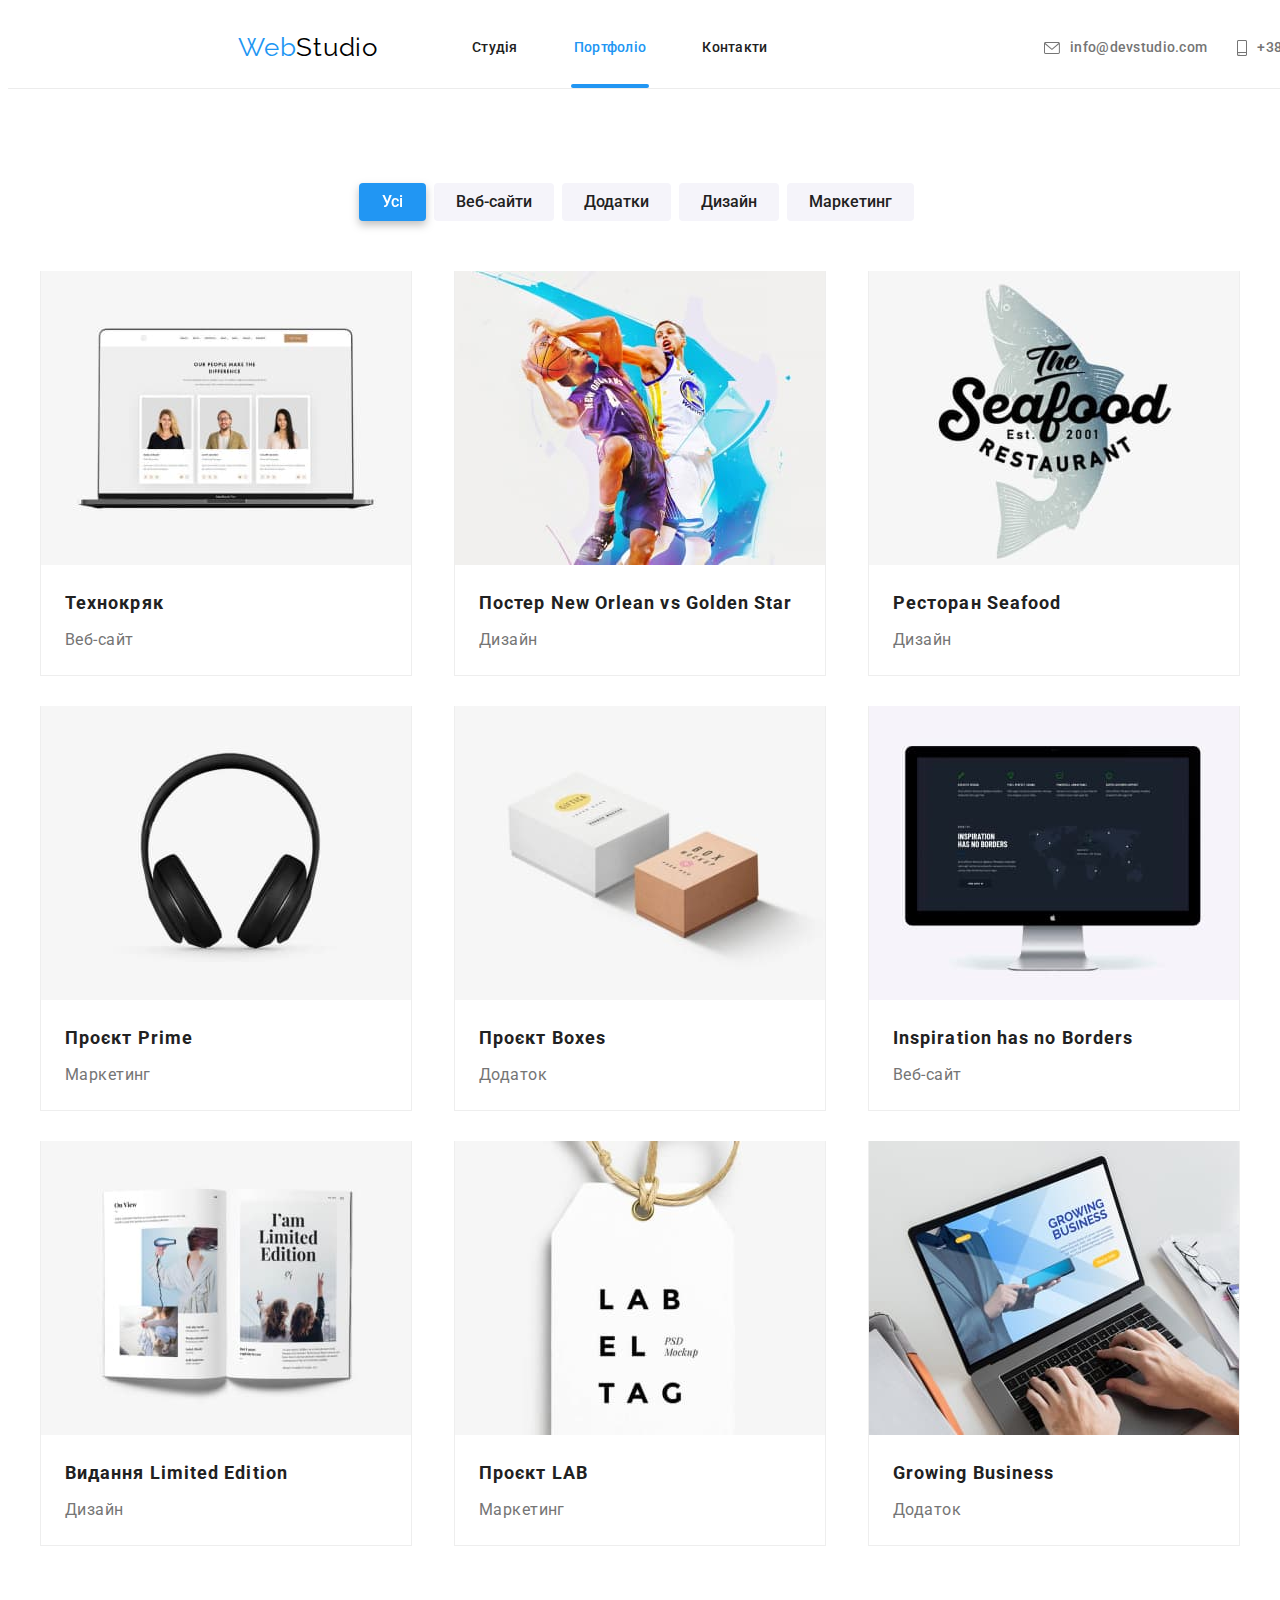
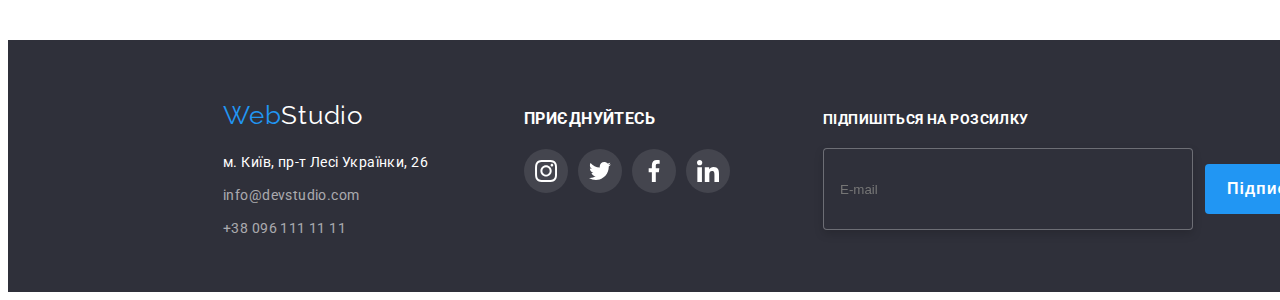
==== commit 9404dec9: "chaneges from hw6" ====
--- a/portfolio.html
+++ b/portfolio.html
@@ -61,7 +61,7 @@
 										<p class="animation-text">Ресурс пропонує комплексні пропозиції з різним рівнем функціоналу та сервісів. Все це дозволить відвідувачу отримати вичерпні відомості про компанію чи приватну особу.</p>
 									</div>
 								</div>
-								<div class="">
+								<div class="text-animation">
 									<h2 class="project-title">Технокряк</h2>
 									<p class="project-name">Веб-сайт</p>
 								</div>
@@ -75,7 +75,7 @@
 										<p class="animation-text">Ресурс пропонує комплексні пропозиції з різним рівнем функціоналу та сервісів. Все це дозволить відвідувачу отримати вичерпні відомості про компанію чи приватну особу.</p>
 									</div>
 								</div>
-								<div class="">
+								<div class="text-animation">
 									<h2 class="project-title">Постер New Orlean vs Golden Star</h2>
 									<p class="project-name">Дизайн</p>
 								</div>
@@ -89,7 +89,7 @@
 										<p class="animation-text">Ресурс пропонує комплексні пропозиції з різним рівнем функціоналу та сервісів. Все це дозволить відвідувачу отримати вичерпні відомості про компанію чи приватну особу.</p>
 									</div>
 								</div>
-								<div class="">
+								<div class="text-animation">
 									<h2 class="project-title">Ресторан Seafood</h2>
 									<p class="project-name">Дизайн</p>
 								</div>
@@ -103,7 +103,7 @@
 										<p class="animation-text">Ресурс пропонує комплексні пропозиції з різним рівнем функціоналу та сервісів. Все це дозволить відвідувачу отримати вичерпні відомості про компанію чи приватну особу.</p>
 									</div>
 								</div>
-								<div class="">
+								<div class="text-animation">
 									<h2 class="project-title">Проєкт Prime</h2>
 									<p class="project-name">Маркетинг</p>
 								</div>
@@ -117,7 +117,7 @@
 										<p class="animation-text">Ресурс пропонує комплексні пропозиції з різним рівнем функціоналу та сервісів. Все це дозволить відвідувачу отримати вичерпні відомості про компанію чи приватну особу.</p>
 									</div>
 								</div>
-								<div class="">
+								<div class="text-animation">
 									<h2 class="project-title">Проєкт Boxes</h2>
 									<p class="project-name">Додаток</p>
 								</div>
@@ -131,7 +131,7 @@
 										<p class="animation-text">Ресурс пропонує комплексні пропозиції з різним рівнем функціоналу та сервісів. Все це дозволить відвідувачу отримати вичерпні відомості про компанію чи приватну особу.</p>
 									</div>
 								</div>
-								<div class="">
+								<div class="text-animation">
 									<h2 class="project-title">Inspiration has no Borders</h2>
 									<p class="project-name">Веб-сайт</p>
 								</div>
@@ -145,7 +145,7 @@
 										<p class="animation-text">Ресурс пропонує комплексні пропозиції з різним рівнем функціоналу та сервісів. Все це дозволить відвідувачу отримати вичерпні відомості про компанію чи приватну особу.</p>
 									</div>
 								</div>
-								<div class="">
+								<div class="text-animation">
 									<h2 class="project-title">Видання Limited Edition</h2>
 									<p class="project-name">Дизайн</p>
 								</div>
@@ -159,7 +159,7 @@
 										<p class="animation-text">Ресурс пропонує комплексні пропозиції з різним рівнем функціоналу та сервісів. Все це дозволить відвідувачу отримати вичерпні відомості про компанію чи приватну особу.</p>
 									</div>
 								</div>
-								<div class="">
+								<div class="text-animation">
 									<h2 class="project-title">Проєкт LAB</h2>
 									<p class="project-name">Маркетинг</p>
 								</div>
@@ -173,7 +173,7 @@
 										<p class="animation-text">Ресурс пропонує комплексні пропозиції з різним рівнем функціоналу та сервісів. Все це дозволить відвідувачу отримати вичерпні відомості про компанію чи приватну особу.</p>
 									</div>
 								</div>
-								<div class="">
+								<div class="text-animation">
 									<h2 class="project-title">Growing Business</h2>
 									<p class="project-name">Додаток</p>
 								</div>
--- a/css/main.css
+++ b/css/main.css
@@ -16,6 +16,7 @@
     --backdrop: rgba(0, 0, 0, 0.2);
     --modal-color-svg: rgba(33, 33, 33, 1);
     --modal-input-color: rgba(33, 33, 33, 0.2);
+    --border-header: rgba(236, 236, 236, 1);
 }
 
 
@@ -133,9 +134,12 @@
 } */
 
 .headerr {
+    width: 1600px;
     height: 80px;
-    width: 1200px;
     margin: 0 auto;
+    border-bottom-width: 1px;
+    border-bottom-style: solid;
+    border-bottom-color: var(--border-header);
 }
 
 .container {
@@ -155,6 +159,8 @@
 .box-navigation {
     display: flex;
     padding: 0 15px;
+    margin-left: 215px;
+    margin-right: 215px;
 }
 
 .connection-nav {
@@ -197,7 +203,7 @@
     position: relative;
 }
 
- .current::after {
+ /* .current::after {
     position: absolute;
     content: "";
     transition: opacity 250ms var(--animation);
@@ -208,17 +214,17 @@
     left: 0;
     border-radius: 2px; 
     opacity: 0;
- }
-
- .current:hover::after,
+ } */
+
+ /* .current:hover::after,
  .current:focus::after {
     color: var(--accent-color);
     opacity: 1;
- }
-
- .current {
+ } */
+
+ /* .current {
     position: relative;
- }
+ } */
 
 
 
@@ -823,18 +829,6 @@
     justify-content: space-between;  
 }
 
-.animation-overlay {
-    content: "";
-    position: absolute;
-    width: 100%;
-    height: 100%;
-    opacity: 0;
-    transition: 
-    transform 250ms var(--animation);
-    transform: translateY(100%);
-    background-color: var(--animation-color); 
-}
-
 .animation-img {
     position: relative;
     overflow: hidden;
@@ -858,14 +852,31 @@
 
 .animation-overlay {
     position: absolute;
+    width: 100%;
+    height: 100%;
     top: 0px;
     right: 0px;
-    transform: translate(-50%, -50%),
-    translateY(100%);
+    transform: translateY(100%);
     opacity: 0;
     transition: opacity 250ms var(--animation),
-    transform 250ms var(--animation);;
-}
+    transform 250ms var(--animation);
+    background-color: var(--animation-color);
+}
+
+.text-animation {
+    padding: 20px 24px;
+}
+
+/* .animation-overlay {
+    content: "";
+    position: absolute;
+    width: 100%;
+    height: 100%;
+    opacity: 0;
+    transition: transform 250ms var(--animation);
+    transform: translateY(100%);
+    background-color: var(--animation-color);
+} */
 
 .flex-element:hover .animation-overlay {
     opacity: 1;
@@ -905,7 +916,8 @@
     font-size: 18px;
     line-height: 2;
     letter-spacing: 0.06em;
-    margin: 20px 24px 0px;
+    margin: 0;
+    /* margin: 20px 24px 0px; */
 }
 
 /* .container-project {
@@ -924,7 +936,9 @@
     color: var(--primary-text-color);
     font-size: 16px;
     line-height: 1.88;
-    margin: 0px 24px 20px;
+    margin-top: 4px;
+    margin-bottom: 0;
+    /* margin: 0px 24px 20px; */
 }
 
 .no-gap {
